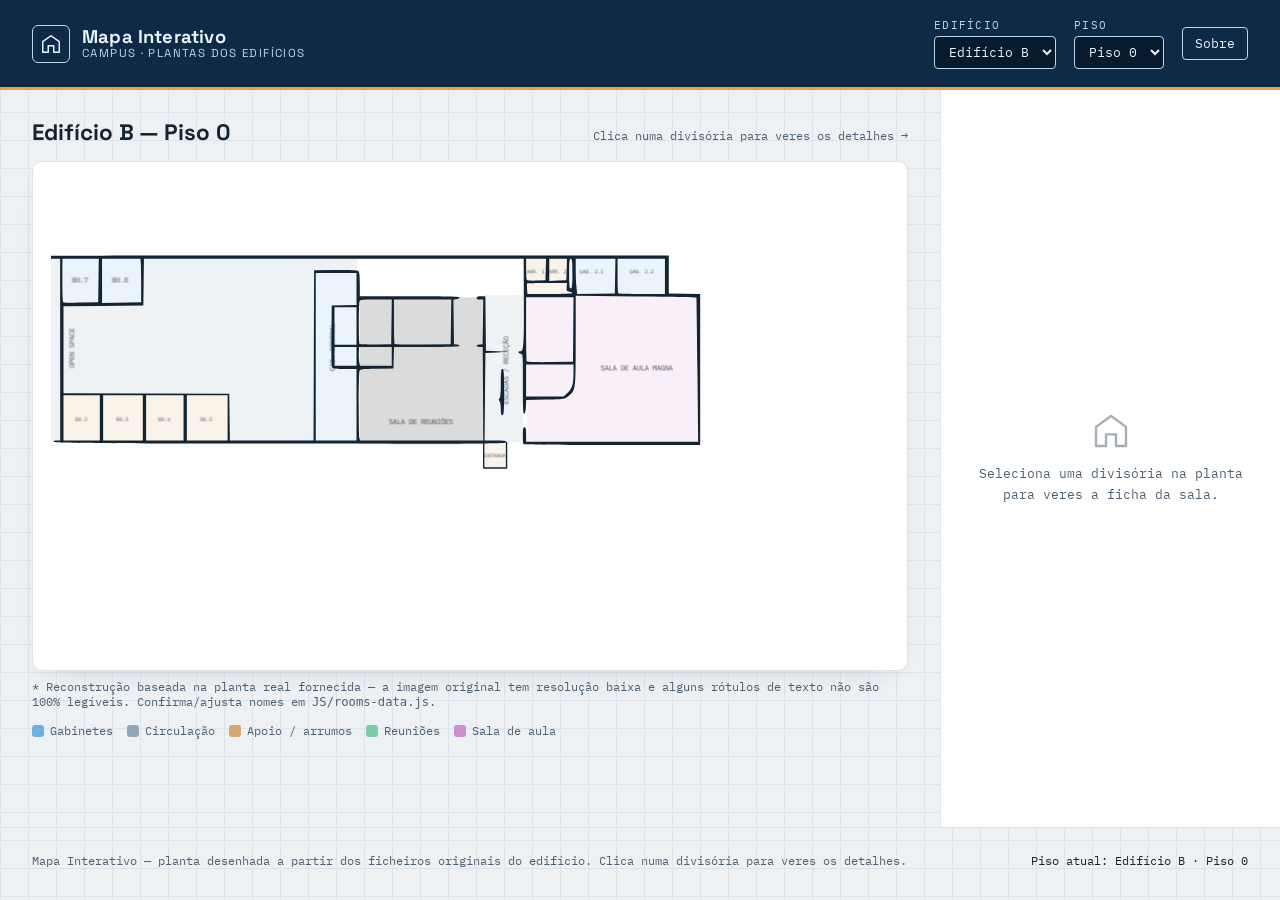
==== index.html @ 21c41bec "meti outra tabela material." ====
<!DOCTYPE html>
<html lang="pt-PT">
<head>
<meta charset="UTF-8">
<meta name="viewport" content="width=device-width, initial-scale=1.0">
<title>Mapa Interativo — Edifício B · Piso 0</title>
<link rel="preconnect" href="https://fonts.googleapis.com">
<link href="https://fonts.googleapis.com/css2?family=Space+Grotesk:wght@500;600;700&family=IBM+Plex+Sans:wght@400;500;600&family=IBM+Plex+Mono:wght@400;500&display=swap" rel="stylesheet">
<link rel="stylesheet" href="CSS/style.css">
</head>
<body>

<div id="header-slot"></div>

<main class="app">

  <section class="map-panel">
    <div class="map-panel__heading">
      <h1 id="map-heading-title">Edifício B — Piso 0</h1>
      <span class="map-panel__hint">Clica numa divisória para veres os detalhes →</span>
    </div>

    <div id="floor-empty-msg" style="display:none; font-family: var(--font-mono); font-size: 0.85rem; color: var(--ink-soft); padding: 40px 0; text-align:center;">
      Ainda não tenho a planta deste piso. Manda-ma e adiciono-a ao mapa.
    </div>

    <div class="map-frame">
      <svg id="floor-svg" viewBox="0 130 995 300" xmlns="http://www.w3.org/2000/svg" role="group" aria-label="Planta interativa">

        <g class="floor-group is-active" id="fg-B-0">

        <!-- ============ SALAS (áreas clicáveis) ============ -->
        <g class="floor" id="floor-B-0">

          <rect class="room room--circulacao" data-room="corredor_esquerdo" x="8" y="161" width="58" height="243" tabindex="0" role="button" aria-label="Corredor Exterior"/>

          <rect class="room room--gabinete" data-room="b07" x="133" y="161" width="51" height="62" tabindex="0" role="button" aria-label="Sala 1"/>
          <rect class="room room--gabinete" data-room="b08" x="184" y="161" width="55" height="62" tabindex="0" role="button" aria-label="Sala 2"/>

          <polygon class="room room--circulacao" data-room="openSpace"
            points="66,161 133,161 133,223 239,223 239,161 522,161 522,181 465,181 465,404 353,404 353,342 133,342 133,404 66,404"
            tabindex="0" role="button" aria-label="Átrio Central"/>

          <rect class="room room--apoio" data-room="b02" x="133" y="342" width="52" height="62" tabindex="0" role="button" aria-label="Sala de Apoio 1"/>
          <rect class="room room--apoio" data-room="b03" x="185" y="342" width="57" height="62" tabindex="0" role="button" aria-label="Sala de Apoio 2"/>
          <rect class="room room--apoio" data-room="sala5" x="242" y="342" width="54" height="62" tabindex="0" role="button" aria-label="Sala de Apoio 3"/>
          <rect class="room room--apoio" data-room="sala6" x="296" y="342" width="57" height="62" tabindex="0" role="button" aria-label="Sala de Apoio 4"/>

          <rect class="room room--gabinete" data-room="gabcentral" x="465" y="181" width="57" height="223" tabindex="0" role="button" aria-label="Gabinete Central"/>

          <rect class="room room--estudio" data-room="estudio" x="525" y="214" width="165" height="193" tabindex="0" role="button" aria-label="Sala do Estúdio"/>

          <rect class="room room--circulacao" data-room="escadas" x="688" y="211" width="52" height="193" tabindex="0" role="button" aria-label="Escadas e Receção"/>
          <rect class="room room--apoio" data-room="entrada" x="688" y="404" width="30" height="34" tabindex="0" role="button" aria-label="Entrada"/>

          <rect class="room room--apoio" data-room="arrumo1" x="742" y="161" width="29" height="50" tabindex="0" role="button" aria-label="Arrumo 1"/>
          <rect class="room room--apoio" data-room="arrumo2" x="771" y="161" width="28" height="50" tabindex="0" role="button" aria-label="Arrumo 2"/>
          <rect class="room room--gabinete" data-room="gab3" x="799" y="161" width="63" height="50" tabindex="0" role="button" aria-label="Gabinete 2.1"/>
          <rect class="room room--gabinete" data-room="gab4" x="862" y="161" width="66" height="50" tabindex="0" role="button" aria-label="Gabinete 2.2"/>

          <rect class="room room--aula" data-room="aula_magna" x="745" y="211" width="225" height="193" tabindex="0" role="button" aria-label="Sala de Aula Magna"/>

        </g>

        <!-- ============ PAREDES + MOBILIÁRIO (traçado exato exportado do Canva) ============ -->
        <g class="deco" aria-hidden="true">
          <path d="M 744.00 207.05 L 744.00 344.00 L 664.17 344.00 C620.26,344.00 584.03,343.70 583.67,343.33 C583.30,342.97 583.00,339.37 583.00,335.33 C583.00,329.48 583.30,328.00 584.50,328.00 C585.68,328.00 586.00,329.39 586.00,334.50 L 586.00 341.00 L 742.17 341.00 L 741.48 275.75 C741.10,239.86 740.69,210.39 740.57,210.26 C740.45,210.12 715.74,209.71 685.67,209.34 L 631.00 208.67 L 631.00 250.15 C631.00,285.86 631.00,292.89 627.53,296.92 C626.65,297.94 625.56,298.76 624.19,299.81 C620.72,302.46 620.39,302.51 603.38,302.81 L 586.09 303.13 L 585.80 309.23 C585.61,313.09 585.03,315.50 584.22,315.76 C583.20,316.10 582.96,310.64 583.04,288.84 C583.14,261.93 583.10,261.49 581.07,261.18 C578.48,260.78 578.33,259.00 580.88,259.00 C583.69,259.00 584.03,253.62 583.89,211.75 L 583.77 175.00 L 239.04 175.00 L 238.77 196.25 L 238.50 217.50 L 202.25 217.76 L 166.00 218.02 L 166.00 296.99 L 241.25 297.24 L 316.50 297.50 L 316.77 318.75 L 317.04 340.00 L 392.99 340.00 L 393.50 185.50 L 412.87 185.23 C426.31,185.04 432.66,185.31 433.62,186.10 C434.64,186.94 435.00,190.10 435.00,198.12 L 435.00 209.00 L 480.58 209.00 C516.60,209.00 526.08,209.26 525.76,210.25 C525.53,210.94 524.13,211.64 522.65,211.82 L 519.96 212.14 L 520.23 232.32 L 520.50 252.50 L 523.27 252.82 C524.79,252.99 525.77,253.56 525.46,254.07 C525.12,254.61 512.57,255.00 495.48,255.00 L 466.07 255.00 L 465.79 264.75 L 465.50 274.50 L 450.36 274.78 C435.67,275.04 435.20,275.12 434.62,277.28 C433.84,280.19 433.85,334.83 434.63,337.75 L 435.23 340.00 L 547.06 340.00 L 546.83 297.50 L 546.59 255.00 L 543.79 255.00 C540.19,255.00 540.15,253.23 543.75,252.82 L 546.50 252.50 L 547.04 212.00 L 544.02 212.00 C542.00,212.00 541.00,211.50 541.00,210.50 C541.00,209.42 542.11,209.00 544.98,209.00 L 548.97 209.00 L 549.50 258.50 L 559.50 258.97 L 569.50 259.43 L 559.25 259.97 L 549.00 260.50 L 548.21 340.00 L 558.11 340.00 C566.24,340.00 568.00,340.27 568.00,341.50 C568.00,342.83 544.79,342.98 362.83,342.75 C199.77,342.55 157.58,342.24 157.25,341.25 C156.98,340.43 157.90,340.00 159.92,340.00 L 163.01 340.00 L 162.98 257.50 L 162.96 175.00 L 119.00 175.00 L 119.00 340.00 L 128.08 340.00 C134.90,340.00 137.06,340.31 136.75,341.25 C136.19,342.95 119.35,343.53 117.40,341.92 C116.22,340.94 116.00,327.74 116.00,257.96 C116.00,212.42 116.27,174.45 116.61,173.58 C117.16,172.14 144.50,172.00 416.36,172.00 L 715.50 172.00 L 715.50 206.50 L 729.75 206.78 ZM 395.00 188.00 L 395.00 340.00 L 432.00 340.00 L 432.00 275.00 L 421.62 275.00 C414.05,275.00 410.94,274.63 410.11,273.63 C409.30,272.66 409.05,264.24 409.23,244.88 L 409.50 217.50 L 420.75 217.22 L 432.00 216.93 L 432.00 188.00 ZM 586.69 268.35 C587.06,268.73 596.63,268.92 607.94,268.77 L 628.50 268.50 L 628.77 239.25 L 629.03 210.00 L 586.00 210.00 L 586.00 238.83 C586.00,254.69 586.31,267.98 586.69,268.35 ZM 466.68 252.35 C467.06,252.73 478.65,252.91 492.43,252.77 L 517.50 252.50 L 518.04 212.00 L 466.00 212.00 L 466.00 231.83 C466.00,242.74 466.31,251.97 466.68,252.35 ZM 278.00 299.00 L 278.00 340.00 L 315.00 340.00 L 315.00 299.00 ZM 202.00 299.00 L 202.00 340.00 L 238.00 340.00 L 238.00 299.00 ZM 201.00 175.00 L 201.00 215.05 L 236.50 214.50 L 236.50 194.75 C236.50,183.89 236.16,175.00 235.75,175.00 ZM 241.00 299.00 L 241.00 340.00 L 275.00 340.00 L 275.00 299.00 ZM 669.67 206.33 C670.03,206.70 679.71,207.00 691.17,207.00 L 712.00 207.00 L 712.00 175.00 L 669.00 175.00 L 669.00 190.33 C669.00,198.77 669.30,205.97 669.67,206.33 ZM 166.00 299.00 L 166.00 340.00 L 199.00 340.00 L 199.00 299.00 ZM 165.69 214.36 C166.07,214.74 173.38,214.93 181.94,214.77 L 197.50 214.50 L 197.77 194.75 L 198.04 175.00 L 165.00 175.00 L 165.00 194.33 C165.00,204.97 165.31,213.98 165.69,214.36 ZM 586.00 271.00 L 586.00 300.00 L 619.93 300.00 L 623.44 296.92 C627.70,293.18 628.99,288.98 628.99,278.75 L 629.00 271.00 ZM 434.64 252.22 C434.92,252.68 441.53,252.93 449.33,252.78 L 463.50 252.50 L 463.77 232.25 L 464.04 212.00 L 449.63 212.00 C435.49,212.00 435.21,212.04 434.65,214.26 C433.94,217.08 433.93,251.08 434.64,252.22 ZM 631.65 200.27 L 632.29 207.05 L 649.40 206.77 L 666.50 206.50 L 667.05 175.00 L 631.00 175.00 L 631.01 184.25 C631.01,189.34 631.30,196.55 631.65,200.27 ZM 412.00 219.00 L 412.00 253.00 L 432.00 253.00 L 432.00 219.00 ZM 434.55 269.21 L 435.16 272.00 L 464.00 272.00 L 464.00 255.00 L 434.31 255.00 L 434.12 260.71 C434.02,263.86 434.21,267.68 434.55,269.21 ZM 586.84 202.43 L 587.20 207.00 L 607.60 207.00 C619.57,207.00 628.00,206.61 628.00,206.07 C628.00,205.55 626.76,204.99 625.25,204.82 C622.74,204.53 622.52,204.18 622.79,200.78 L 623.08 197.06 L 605.18 197.05 C595.34,197.05 587.10,197.23 586.88,197.45 C586.66,197.68 586.64,199.92 586.84,202.43 ZM 586.70 194.37 C587.09,194.76 591.03,194.95 595.45,194.79 L 603.50 194.50 L 603.79 184.75 L 604.07 175.00 L 586.00 175.00 L 586.00 184.33 C586.00,189.47 586.32,193.98 586.70,194.37 ZM 412.00 255.00 L 412.00 272.00 L 432.00 272.00 L 432.00 255.00 ZM 607.00 175.00 L 607.00 195.08 L 614.75 194.79 L 622.50 194.50 L 622.79 184.75 L 623.07 175.00 ZM 566.00 296.00 C566.00,314.00 565.79,317.00 564.50,317.00 C563.34,317.00 563.00,315.69 563.00,311.20 C563.00,308.01 562.46,304.86 561.80,304.20 C560.87,303.27 560.87,302.73 561.80,301.80 C562.61,300.99 563.00,296.42 563.00,287.80 C563.00,277.09 563.24,275.00 564.50,275.00 C565.79,275.00 566.00,278.00 566.00,296.00 ZM 625.67 201.33 C627.57,203.23 628.00,200.84 628.00,188.50 C628.00,177.17 627.76,175.00 626.50,175.00 C625.24,175.00 625.00,177.09 625.00,187.83 C625.00,194.89 625.30,200.97 625.67,201.33 Z" transform="matrix(1.446,0,0,1.446,-103.66,-89.64)" fill="#142433" stroke="none"/>
        </g>

        <!-- ============ PAREDES ADICIONAIS (Corredor Exterior + Entrada, não presentes no ficheiro original) ============ -->
        <path class="walls" d="
          M8,161 L66,161
          M8,161 L8,404 L66,404
          M718,404 L718,438 L688,438 L688,404
        "/>

        <!-- ============ RÓTULOS ============ -->
        <g class="room-label">
          <text x="37" y="285" transform="rotate(-90 37 285)">CORREDOR</text>
          <text x="158" y="195">B0.7</text>
          <text x="211" y="195">B0.8</text>
          <text x="150" y="280" transform="rotate(-90 150 280)">OPEN SPACE</text>
          <text x="159" y="376" font-size="7">B0.2</text>
          <text x="213" y="376" font-size="7">B0.3</text>
          <text x="269" y="376" font-size="7">B0.4</text>
          <text x="324" y="376" font-size="7">B0.5</text>
          <text x="493" y="280" transform="rotate(-90 493 280)">GAB. CENTRAL</text>
          <text x="605" y="380">SALA DE REUNIÕES</text>
          <text x="720" y="310" transform="rotate(-90 720 310)">ESCADAS / RECEÇÃO</text>
          <text x="703" y="424" font-size="6.5">ENTRADA</text>
          <text x="756" y="182" font-size="6.5">ARR. 1</text>
          <text x="785" y="182" font-size="6.5">ARR. 2</text>
          <text x="830" y="182" font-size="7">GAB. 2.1</text>
          <text x="895" y="182" font-size="7">GAB. 2.2</text>
          <text x="888" y="310">SALA DE AULA MAGNA</text>
        </g>

        </g>
        <!-- ===================================================== -->
        <!-- PISO 1 (Edifício B) — planta estrutural, sem mobiliário -->
        <!-- ===================================================== -->
        <g class="floor-group" id="fg-B-1">
          <g class="floor" id="floor-B-1">
          <rect class="room room--gabinete" data-room="b1_t1" x="100" y="245" width="25" height="67" tabindex="0" role="button"/>
          <rect class="room room--gabinete" data-room="b1_t2" x="125" y="245" width="23" height="67" tabindex="0" role="button"/>
          <rect class="room room--gabinete" data-room="b1_t3" x="148" y="245" width="45" height="67" tabindex="0" role="button"/>
          <rect class="room room--gabinete" data-room="b1_t4" x="193" y="245" width="50" height="67" tabindex="0" role="button"/>
          <rect class="room room--gabinete" data-room="b1_t5" x="243" y="245" width="46" height="67" tabindex="0" role="button"/>
          <rect class="room room--gabinete" data-room="b1_t6" x="289" y="245" width="45" height="67" tabindex="0" role="button"/>
          <rect class="room room--gabinete" data-room="b1_t7" x="334" y="245" width="46" height="67" tabindex="0" role="button"/>
          <rect class="room room--gabinete" data-room="b1_t8" x="380" y="245" width="74" height="67" tabindex="0" role="button"/>
          <rect class="room room--gabinete" data-room="b1_t9" x="454" y="245" width="47" height="67" tabindex="0" role="button"/>
          <rect class="room room--gabinete" data-room="b1_t10" x="501" y="245" width="95" height="67" tabindex="0" role="button"/>
          <rect class="room room--gabinete" data-room="b1_t11" x="596" y="245" width="65" height="67" tabindex="0" role="button"/>
          <rect class="room room--circulacao" data-room="b1_torre_a" x="661" y="199" width="73" height="113" tabindex="0" role="button"/>
          <rect class="room room--circulacao" data-room="b1_torre_b" x="734" y="199" width="84" height="113" tabindex="0" role="button"/>
          <rect class="room room--gabinete" data-room="b1_t13" x="818" y="247" width="34" height="65" tabindex="0" role="button"/>
          <rect class="room room--circulacao" data-room="b1_corredor" x="100" y="312" width="752" height="29" tabindex="0" role="button"/>
          <rect class="room room--gabinete" data-room="b1_b1" x="101" y="341" width="47" height="57" tabindex="0" role="button"/>
          <rect class="room room--gabinete" data-room="b1_b2" x="148" y="341" width="48" height="57" tabindex="0" role="button"/>
          <rect class="room room--gabinete" data-room="b1_b3" x="196" y="341" width="46" height="57" tabindex="0" role="button"/>
          <rect class="room room--gabinete" data-room="b1_b4" x="242" y="341" width="47" height="57" tabindex="0" role="button"/>
          <rect class="room room--gabinete" data-room="b1_b5" x="289" y="341" width="93" height="57" tabindex="0" role="button"/>
          <rect class="room room--gabinete" data-room="b1_b6" x="382" y="341" width="50" height="57" tabindex="0" role="button"/>
          <rect class="room room--gabinete" data-room="b1_b7" x="432" y="341" width="47" height="57" tabindex="0" role="button"/>
          <rect class="room room--gabinete" data-room="b1_b8" x="479" y="341" width="45" height="57" tabindex="0" role="button"/>
          <rect class="room room--gabinete" data-room="b1_b9" x="524" y="341" width="48" height="57" tabindex="0" role="button"/>
          <rect class="room room--gabinete" data-room="b1_b10" x="572" y="341" width="46" height="57" tabindex="0" role="button"/>
          <rect class="room room--gabinete" data-room="b1_b11" x="618" y="341" width="46" height="57" tabindex="0" role="button"/>
          <rect class="room room--gabinete" data-room="b1_b12" x="664" y="341" width="46" height="57" tabindex="0" role="button"/>
          <rect class="room room--gabinete" data-room="b1_b13" x="710" y="341" width="48" height="57" tabindex="0" role="button"/>
          <rect class="room room--gabinete" data-room="b1_b14" x="758" y="341" width="94" height="57" tabindex="0" role="button"/>
          </g>
          <path class="walls" d="
            M100,245 L661,245
            M818,247 L852,247
            M100,245 L100,398
            M852,247 L852,398
            M100,398 L852,398
            M661,199 L661,312
            M734,199 L734,312
            M818,199 L818,312
            M661,199 L818,199
            M818,312 L818,398
            M100,312 L852,312
            M100,341 L852,341
            M125,245 L125,312
            M148,245 L148,398
            M193,245 L193,312
            M243,245 L243,312
            M289,245 L289,398
            M334,245 L334,312
            M380,245 L380,312
            M454,245 L454,312
            M501,245 L501,312
            M596,245 L596,312
            M101,341 L101,398
            M196,341 L196,398
            M242,341 L242,398
            M382,341 L382,398
            M432,341 L432,398
            M479,341 L479,398
            M524,341 L524,398
            M572,341 L572,398
            M618,341 L618,398
            M664,341 L664,398
            M710,341 L710,398
            M758,245 L758,398
          "/>
          <g class="room-label">
            <text x="380" y="282" font-size="10">EDIF B — PISO 1</text>
            <text x="960" y="330" font-size="9" transform="rotate(90 960 330)">TORRE</text>
          </g>
        </g>

        <!-- ===================================================== -->
        <!-- EDIFÍCIO A — planta estrutural, sem mobiliário          -->
        <!-- ===================================================== -->
        <g class="floor-group" id="fg-A-0">
          <g class="floor" id="floor-A-0">
          <rect class="room room--gabinete" data-room="a_tl1" x="100" y="150" width="50" height="71" tabindex="0" role="button"/>
          <rect class="room room--gabinete" data-room="a_tl2" x="150" y="150" width="49" height="71" tabindex="0" role="button"/>
          <rect class="room room--gabinete" data-room="a_tl3" x="199" y="150" width="50" height="71" tabindex="0" role="button"/>
          <rect class="room room--gabinete" data-room="a_tl4" x="249" y="150" width="69" height="71" tabindex="0" role="button"/>
          <rect class="room room--gabinete" data-room="a_tm1" x="320" y="150" width="46" height="52" tabindex="0" role="button"/>
          <rect class="room room--gabinete" data-room="a_tm2" x="366" y="150" width="50" height="52" tabindex="0" role="button"/>
          <rect class="room room--gabinete" data-room="a_tm3" x="416" y="150" width="46" height="52" tabindex="0" role="button"/>
          <rect class="room room--gabinete" data-room="a_tm4" x="462" y="150" width="48" height="52" tabindex="0" role="button"/>
          <rect class="room room--gabinete" data-room="a_tr1" x="560" y="150" width="47" height="52" tabindex="0" role="button"/>
          <rect class="room room--gabinete" data-room="a_tr2" x="607" y="150" width="49" height="52" tabindex="0" role="button"/>
          <rect class="room room--gabinete" data-room="a_tr3" x="656" y="150" width="70" height="52" tabindex="0" role="button"/>
          <rect class="room room--gabinete" data-room="a_tr4" x="726" y="150" width="50" height="52" tabindex="0" role="button"/>
          <rect class="room room--gabinete" data-room="a_tr5" x="776" y="150" width="47" height="52" tabindex="0" role="button"/>
          <rect class="room room--gabinete" data-room="a_tr6" x="823" y="150" width="36" height="52" tabindex="0" role="button"/>
          <rect class="room room--gabinete" data-room="a_tr7" x="859" y="150" width="28" height="52" tabindex="0" role="button"/>
          <rect class="room room--gabinete" data-room="a_tr8" x="887" y="150" width="35" height="52" tabindex="0" role="button"/>
          <rect class="room room--circulacao" data-room="a_hall" x="100" y="221" width="220" height="203" tabindex="0" role="button"/>
          <rect class="room room--circulacao" data-room="a_hall" x="320" y="202" width="93" height="222" tabindex="0" role="button"/>
          <rect class="room room--circulacao" data-room="a_hall" x="413" y="202" width="412" height="166" tabindex="0" role="button"/>
          <rect class="room room--gabinete" data-room="a_br1" x="413" y="368" width="51" height="56" tabindex="0" role="button"/>
          <rect class="room room--gabinete" data-room="a_br2" x="464" y="368" width="48" height="56" tabindex="0" role="button"/>
          <rect class="room room--gabinete" data-room="a_br3" x="512" y="368" width="48" height="56" tabindex="0" role="button"/>
          <rect class="room room--gabinete" data-room="a_br4" x="560" y="368" width="47" height="56" tabindex="0" role="button"/>
          <rect class="room room--gabinete" data-room="a_br5" x="607" y="368" width="49" height="56" tabindex="0" role="button"/>
          <rect class="room room--gabinete" data-room="a_br6" x="656" y="368" width="69" height="56" tabindex="0" role="button"/>
          <rect class="room room--gabinete" data-room="a_br7" x="725" y="368" width="51" height="56" tabindex="0" role="button"/>
          <rect class="room room--gabinete" data-room="a_br8" x="776" y="368" width="47" height="56" tabindex="0" role="button"/>
          <rect class="room room--apoio" data-room="a_arrumo1" x="56" y="269" width="44" height="84" tabindex="0" role="button"/>
          <rect class="room room--apoio" data-room="a_arrumo2" x="56" y="353" width="44" height="71" tabindex="0" role="button"/>
          <rect class="room room--apoio" data-room="a_mid1" x="248" y="265" width="35" height="44" tabindex="0" role="button"/>
          <rect class="room room--apoio" data-room="a_mid2" x="283" y="265" width="34" height="44" tabindex="0" role="button"/>
          <rect class="room room--apoio" data-room="a_mid3" x="248" y="309" width="69" height="42" tabindex="0" role="button"/>
          <rect class="room room--apoio" data-room="a_mid4" x="248" y="351" width="69" height="46" tabindex="0" role="button"/>
          <rect class="room room--circulacao" data-room="a_direita" x="822" y="202" width="101" height="222" tabindex="0" role="button"/>
          </g>
          <path class="walls" d="
            M100,150 L519,150
            M542,150 L924,150
            M100,150 L100,424
            M55,269 L55,424
            M55,269 L100,269
            M55,353 L100,353
            M320,150 L320,424
            M150,150 L150,221
            M199,150 L199,221
            M249,150 L249,221
            M100,221 L320,221
            M413,368 L825,368
            M413,368 L413,424
            M100,424 L250,424
            M317,424 L924,424
            M924,150 L924,424
            M822,150 L822,424
            M413,202 L825,202
            M413,202 L413,368
            M366,150 L366,202
            M416,150 L416,202
            M462,150 L462,202
            M510,150 L510,202
            M560,150 L560,424
            M607,150 L607,424
            M656,150 L656,202
            M656,368 L656,424
            M726,150 L726,202
            M776,150 L776,424
            M823,150 L823,202
            M859,150 L859,202
            M887,150 L887,202
            M464,368 L464,424
            M512,368 L512,424
            M725,368 L725,424
            M248,265 L317,265
            M283,265 L283,309
            M248,309 L317,309
            M248,351 L317,351
            M822,225 L923,225
          "/>
          <g class="room-label">
            <text x="480" y="282" font-size="10">EDIFÍCIO A</text>
          </g>
        </g>

      </svg>
    </div>

    <div class="map-panel__hint" style="margin-top:8px; display:block;">
      * Reconstrução baseada na planta real fornecida — a imagem original tem resolução baixa
      e alguns rótulos de texto não são 100% legíveis. Confirma/ajusta nomes em <code>JS/rooms-data.js</code>.
    </div>

    <div class="legend">
      <span class="legend__item"><i class="legend__swatch legend__swatch--gabinete"></i>Gabinetes</span>
      <span class="legend__item"><i class="legend__swatch legend__swatch--circulacao"></i>Circulação</span>
      <span class="legend__item"><i class="legend__swatch legend__swatch--apoio"></i>Apoio / arrumos</span>
      <span class="legend__item"><i class="legend__swatch legend__swatch--reuniao"></i>Reuniões</span>
      <span class="legend__item"><i class="legend__swatch legend__swatch--aula"></i>Sala de aula</span>
    </div>
  </section>

  <aside class="detail-panel" aria-live="polite">
    <div class="detail-panel__empty" id="detail-empty">
      <svg width="40" height="40" viewBox="0 0 24 24" fill="none" stroke="currentColor" stroke-width="1.4"><path d="M3 21V9.5L12 3l9 6.5V21h-6v-7H9v7H3Z" stroke-linejoin="round"/></svg>
      Seleciona uma divisória na planta<br>para veres a ficha da sala.
    </div>

    <div class="detail-card" id="detail-card">
      <div class="detail-card__image" id="detail-image"><span></span></div>
      <div>
        <div class="detail-card__id" id="detail-id"></div>
        <h2 class="detail-card__name" id="detail-nome"></h2>
      </div>
      <dl class="detail-card__meta">
        <div class="detail-card__stat">
          <dt>Função</dt>
          <dd id="detail-funcao">
          </dd>
        </div>
        <div class="detail-card__stat">
          <dt>Nº máx. lugares</dt>
          <dd id="detail-capacidade"></dd>
        </div>
      </dl>
      <button class="detail-card__close" id="detail-close">Fechar ficha</button>
    </div>
  </aside>

</main>

<div id="footer-slot"></div>

<script src="JS/rooms-data.js"></script>
<script src="JS/script.js"></script>
</body>
</html>
---- CSS/style.css ----
/* =================================================================
   Mapa Interativo — folha de estilos principal
   Direção visual: "planta técnica" (blueprint) — a app parece uma
   prancheta de arquitetura: fundo claro de papel milimétrico fora
   do desenho, e a planta em si em tom de cianótipo (azul profundo)
   com traços finos, como um desenho técnico real.
   ================================================================= */

:root {
  /* --- cor --- */
  --paper: #eef1f4;
  --paper-line: #dde3e9;
  --ink: #142433;
  --ink-soft: #4d6072;
  --blueprint: #0e2a47;
  --blueprint-deep: #081a2e;
  --line: #bcd6ea;
  --line-strong: #eaf4fb;
  --accent: #e8a33d;
  --accent-ink: #4a2f08;

  --room-gabinete: #6fb1e0;
  --room-circulacao: #8fa6b8;
  --room-apoio: #d7a86e;
  --room-reuniao: #7dc9a8;
  --room-aula: #c98fd0;

  /* --- tipografia --- */
  --font-display: "Space Grotesk", "IBM Plex Sans", sans-serif;
  --font-body: "IBM Plex Sans", system-ui, sans-serif;
  --font-mono: "IBM Plex Mono", ui-monospace, monospace;

  --radius: 6px;
}

* { box-sizing: border-box; }

html, body {
  margin: 0;
  padding: 0;
  background: var(--paper);
  color: var(--ink);
  font-family: var(--font-body);
}

body {
  background-image:
    linear-gradient(var(--paper-line) 1px, transparent 1px),
    linear-gradient(90deg, var(--paper-line) 1px, transparent 1px);
  background-size: 28px 28px;
  min-height: 100vh;
  display: flex;
  flex-direction: column;
}

a { color: inherit; }

/* -------------------------------------------------------------- */
/* Header                                                          */
/* -------------------------------------------------------------- */
.site-header {
  display: flex;
  align-items: center;
  justify-content: space-between;
  gap: 24px;
  flex-wrap: wrap;
  padding: 18px 32px;
  background: var(--blueprint);
  color: var(--line-strong);
  border-bottom: 3px solid var(--accent);
}

.site-header__brand {
  display: flex;
  align-items: center;
  gap: 12px;
}

.site-header__mark {
  display: grid;
  place-items: center;
  width: 38px;
  height: 38px;
  border: 1.5px solid var(--line);
  border-radius: var(--radius);
  color: var(--line-strong);
}

.site-header__title {
  display: flex;
  flex-direction: column;
  line-height: 1.15;
  font-family: var(--font-display);
}

.site-header__title strong {
  font-size: 1.15rem;
  letter-spacing: 0.01em;
}

.site-header__title span {
  font-size: 0.72rem;
  text-transform: uppercase;
  letter-spacing: 0.12em;
  color: var(--line);
}

.site-header__nav {
  display: flex;
  align-items: flex-end;
  gap: 18px;
  flex-wrap: wrap;
}

.field {
  display: flex;
  flex-direction: column;
  gap: 4px;
  font-family: var(--font-mono);
}

.field__label {
  font-size: 0.66rem;
  text-transform: uppercase;
  letter-spacing: 0.12em;
  color: var(--line);
}

.field__control {
  background: var(--blueprint-deep);
  color: var(--line-strong);
  border: 1px solid var(--line);
  border-radius: 4px;
  padding: 6px 10px;
  font-family: var(--font-mono);
  font-size: 0.82rem;
}

.site-header__link {
  align-self: center;
  text-decoration: none;
  font-family: var(--font-mono);
  font-size: 0.8rem;
  border: 1px solid var(--line);
  padding: 7px 12px;
  border-radius: 4px;
  color: var(--line-strong);
  transition: background 0.15s ease, color 0.15s ease;
}

.site-header__link:hover {
  background: var(--accent);
  border-color: var(--accent);
  color: var(--accent-ink);
}

/* -------------------------------------------------------------- */
/* Layout principal                                                 */
/* -------------------------------------------------------------- */
.app {
  flex: 1;
  display: grid;
  grid-template-columns: minmax(0, 1fr) 340px;
  gap: 0;
  align-items: stretch;
}

.map-panel {
  position: relative;
  padding: 28px 32px 12px;
  min-width: 0;
}

.map-panel__heading {
  display: flex;
  align-items: baseline;
  justify-content: space-between;
  margin-bottom: 14px;
  flex-wrap: wrap;
  gap: 8px;
}

.map-panel__heading h1 {
  font-family: var(--font-display);
  font-size: 1.4rem;
  margin: 0;
}

.map-panel__hint {
  font-family: var(--font-mono);
  font-size: 0.76rem;
  color: var(--ink-soft);
}

.map-frame {
  background: #ffffff;
  border-radius: 10px;
  box-shadow: 0 12px 28px -20px rgba(20, 36, 51, 0.25);
  padding: 18px;
  border: 1px solid var(--paper-line);
}

.map-frame svg {
  width: 100%;
  height: auto;
  display: block;
}

/* --- salas dentro do SVG --- */
.room {
  cursor: pointer;
  fill-opacity: 0.14;
  stroke: none;
  transition: fill-opacity 0.15s ease;
}

.room:hover { fill-opacity: 0.34; }

.room.is-selected {
  fill-opacity: 0.45;
  stroke: var(--accent);
  stroke-width: 2.4;
  stroke-dasharray: 6 4;
  animation: march 12s linear infinite;
}

@keyframes march {
  to { stroke-dashoffset: -240; }
}

.room--gabinete   { fill: var(--room-gabinete); }
.room--circulacao { fill: var(--room-circulacao); }
.room--apoio      { fill: var(--room-apoio); }
.room--reuniao    { fill: var(--room-reuniao); }
.room--aula       { fill: var(--room-aula); }

.walls {
  fill: none;
  stroke: var(--ink);
  stroke-width: 1.8;
  stroke-linejoin: round;
}

.walls--exterior {
  stroke: var(--ink-soft);
  stroke-width: 1.2;
  stroke-dasharray: 3 3;
}

.deco {
  fill: none;
  stroke: var(--ink-soft);
  stroke-width: 1;
}

.deco-fill { fill: #eef1f4; }

.room-label {
  font-family: var(--font-mono);
  font-size: 9.5px;
  fill: var(--ink);
  pointer-events: none;
  opacity: 0.8;
  text-anchor: middle;
}

.floor-group {
  display: none !important;
}

.floor-group.is-active {
  display: block !important;
}

/* legenda */
.legend {
  display: flex;
  flex-wrap: wrap;
  gap: 14px;
  margin-top: 14px;
  font-family: var(--font-mono);
  font-size: 0.72rem;
  color: var(--ink-soft);
}

.legend__item { display: flex; align-items: center; gap: 6px; }

.legend__swatch {
  width: 12px;
  height: 12px;
  border-radius: 3px;
  display: inline-block;
}

.legend__swatch--gabinete   { background: var(--room-gabinete); }
.legend__swatch--circulacao { background: var(--room-circulacao); }
.legend__swatch--apoio      { background: var(--room-apoio); }
.legend__swatch--reuniao    { background: var(--room-reuniao); }
.legend__swatch--aula       { background: var(--room-aula); }

/* -------------------------------------------------------------- */
/* Painel de detalhes                                               */
/* -------------------------------------------------------------- */
.detail-panel {
  border-left: 1px solid var(--paper-line);
  padding: 28px 24px;
  display: flex;
  flex-direction: column;
  gap: 18px;
  background: #fff;
}

.detail-panel__empty {
  margin: auto 0;
  text-align: center;
  color: var(--ink-soft);
  font-family: var(--font-mono);
  font-size: 0.84rem;
  line-height: 1.6;
}

.detail-panel__empty svg {
  display: block;
  margin: 0 auto 12px;
  opacity: 0.5;
}

.detail-card { display: none; flex-direction: column; gap: 16px; }
.detail-card.is-active { display: flex; }

.detail-card__image {
  width: 100%;
  aspect-ratio: 4 / 3;
  border-radius: var(--radius);
  display: grid;
  place-items: center;
  font-family: var(--font-display);
  font-size: 2.6rem;
  color: #fff;
  letter-spacing: 0.02em;
  position: relative;
  overflow: hidden;
}

.detail-card__image span {
  position: relative;
  z-index: 1;
}

.detail-card__image::after {
  content: "";
  position: absolute;
  inset: 0;
  background-image: linear-gradient(rgba(255,255,255,0.16) 1px, transparent 1px),
                     linear-gradient(90deg, rgba(255,255,255,0.16) 1px, transparent 1px);
  background-size: 14px 14px;
}

.detail-card__id {
  font-family: var(--font-mono);
  font-size: 0.72rem;
  letter-spacing: 0.14em;
  text-transform: uppercase;
  color: var(--ink-soft);
}

.detail-card__name {
  font-family: var(--font-display);
  font-size: 1.35rem;
  margin: 2px 0 0;
}

.detail-card__meta {
  display: grid;
  grid-template-columns: 1fr 1fr;
  gap: 12px;
}

.detail-card__stat {
  border: 1px solid var(--paper-line);
  border-radius: var(--radius);
  padding: 10px 12px;
}

.detail-card__stat dt {
  font-family: var(--font-mono);
  font-size: 0.65rem;
  text-transform: uppercase;
  letter-spacing: 0.1em;
  color: var(--ink-soft);
  margin: 0 0 4px;
}

.detail-card__stat dd {
  margin: 0;
  font-size: 0.95rem;
  font-weight: 600;
}

.detail-card__close {
  align-self: flex-start;
  background: none;
  border: 1px solid var(--paper-line);
  border-radius: 999px;
  padding: 6px 14px;
  font-family: var(--font-mono);
  font-size: 0.72rem;
  cursor: pointer;
  color: var(--ink-soft);
}

.detail-card__close:hover { border-color: var(--ink-soft); color: var(--ink); }

/* -------------------------------------------------------------- */
/* Footer                                                           */
/* -------------------------------------------------------------- */
.site-footer {
  padding: 14px 32px 20px;
  font-family: var(--font-mono);
  font-size: 0.72rem;
  color: var(--ink-soft);
  display: flex;
  justify-content: space-between;
  gap: 12px;
  flex-wrap: wrap;
  border-top: 1px solid var(--paper-line);
}

.site-footer__meta { color: var(--ink); }

/* -------------------------------------------------------------- */
/* Responsivo                                                       */
/* -------------------------------------------------------------- */
@media (max-width: 900px) {
  .app { grid-template-columns: 1fr; }

  .detail-panel {
    border-left: none;
    border-top: 1px solid var(--paper-line);
  }

  .site-header__nav { width: 100%; justify-content: space-between; }
}

@media (max-width: 560px) {
  .site-header { padding: 14px 18px; }
  .map-panel { padding: 20px 16px 8px; }
  .detail-panel { padding: 20px 16px; }
}

@media (prefers-reduced-motion: reduce) {
  .room.is-selected { animation: none; }
}
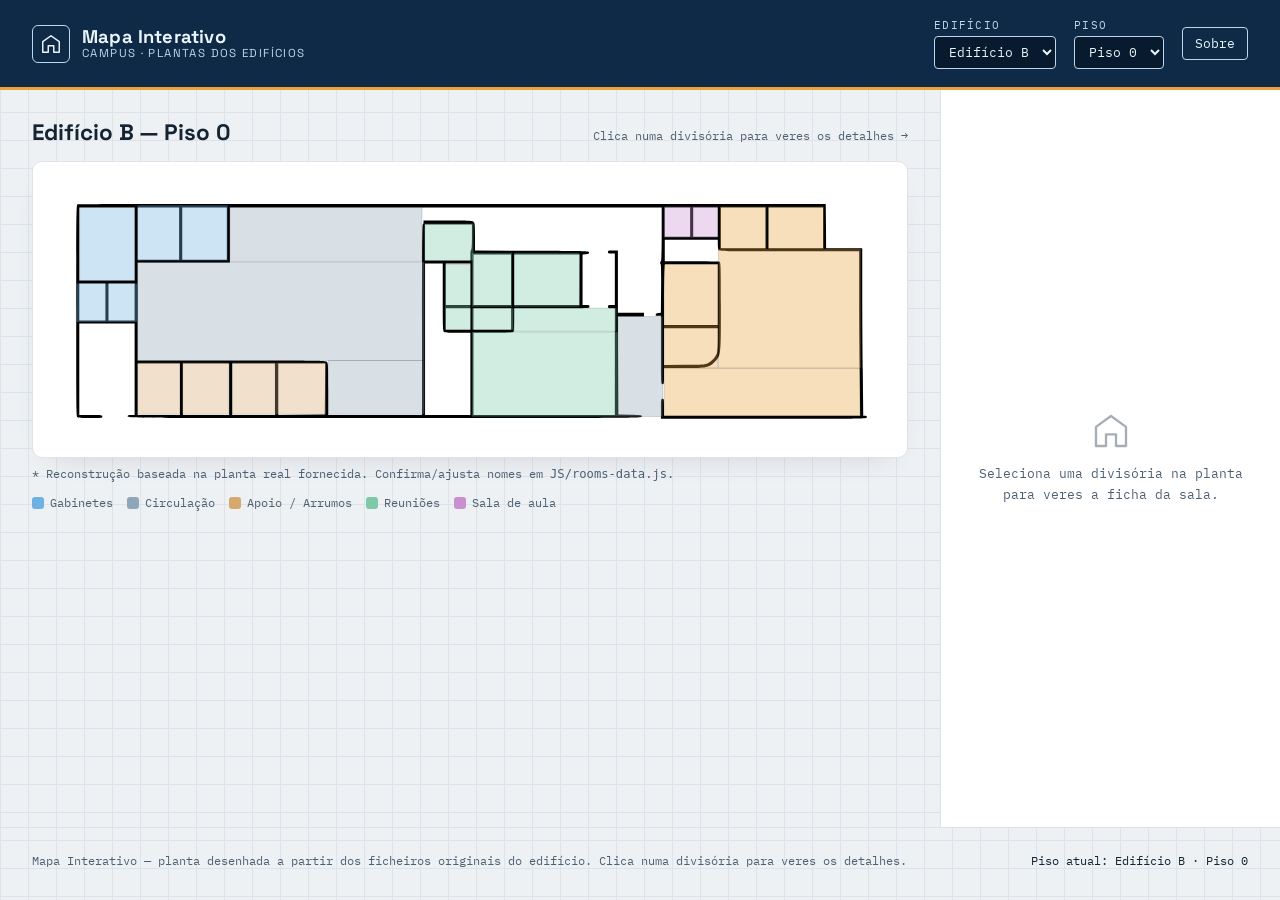
==== commit 73cc7546: "." ====
--- a/index.html
+++ b/index.html
@@ -1,314 +1,138 @@
 <!DOCTYPE html>
 <html lang="pt-PT">
+
 <head>
-<meta charset="UTF-8">
-<meta name="viewport" content="width=device-width, initial-scale=1.0">
-<title>Mapa Interativo — Edifício B · Piso 0</title>
-<link rel="preconnect" href="https://fonts.googleapis.com">
-<link href="https://fonts.googleapis.com/css2?family=Space+Grotesk:wght@500;600;700&family=IBM+Plex+Sans:wght@400;500;600&family=IBM+Plex+Mono:wght@400;500&display=swap" rel="stylesheet">
-<link rel="stylesheet" href="CSS/style.css">
+  <meta charset="UTF-8">
+  <meta name="viewport" content="width=device-width, initial-scale=1.0">
+  <title>Mapa Interativo</title>
+
+  <link rel="preconnect" href="https://fonts.googleapis.com">
+  <link href="https://fonts.googleapis.com/css2?family=Space+Grotesk:wght@500;600;700&family=IBM+Plex+Sans:wght@400;500;600&family=IBM+Plex+Mono:wght@400;500&display=swap" rel="stylesheet">
+
+  <link rel="stylesheet" href="CSS/style.css">
 </head>
+
 <body>
 
-<div id="header-slot"></div>
+  <div id="header-slot"></div>
 
-<main class="app">
+  <main class="app">
 
-  <section class="map-panel">
-    <div class="map-panel__heading">
-      <h1 id="map-heading-title">Edifício B — Piso 0</h1>
-      <span class="map-panel__hint">Clica numa divisória para veres os detalhes →</span>
-    </div>
+    <section class="map-panel">
 
-    <div id="floor-empty-msg" style="display:none; font-family: var(--font-mono); font-size: 0.85rem; color: var(--ink-soft); padding: 40px 0; text-align:center;">
-      Ainda não tenho a planta deste piso. Manda-ma e adiciono-a ao mapa.
-    </div>
+      <div class="map-panel__heading">
+        <h1 id="map-heading-title">Mapa Interativo</h1>
+        <span class="map-panel__hint">
+          Clica numa divisória para veres os detalhes →
+        </span>
+      </div>
 
-    <div class="map-frame">
-      <svg id="floor-svg" viewBox="0 130 995 300" xmlns="http://www.w3.org/2000/svg" role="group" aria-label="Planta interativa">
+      <div
+        id="floor-empty-msg"
+        style="display:none; font-family: var(--font-mono); font-size:0.85rem; color:var(--ink-soft); padding:40px 0; text-align:center;">
+        Ainda não tenho a planta deste piso. Manda-ma e adiciono-a ao mapa.
+      </div>
 
-        <g class="floor-group is-active" id="fg-B-0">
+      <div class="map-frame">
 
-        <!-- ============ SALAS (áreas clicáveis) ============ -->
-        <g class="floor" id="floor-B-0">
+        <!-- O SVG será carregado aqui pelo JavaScript -->
+        <div id="svg-container"></div>
 
-          <rect class="room room--circulacao" data-room="corredor_esquerdo" x="8" y="161" width="58" height="243" tabindex="0" role="button" aria-label="Corredor Exterior"/>
+      </div>
 
-          <rect class="room room--gabinete" data-room="b07" x="133" y="161" width="51" height="62" tabindex="0" role="button" aria-label="Sala 1"/>
-          <rect class="room room--gabinete" data-room="b08" x="184" y="161" width="55" height="62" tabindex="0" role="button" aria-label="Sala 2"/>
+      <div class="map-panel__hint" style="margin-top:8px; display:block;">
+        * Reconstrução baseada na planta real fornecida. Confirma/ajusta nomes em
+        <code>JS/rooms-data.js</code>.
+      </div>
 
-          <polygon class="room room--circulacao" data-room="openSpace"
-            points="66,161 133,161 133,223 239,223 239,161 522,161 522,181 465,181 465,404 353,404 353,342 133,342 133,404 66,404"
-            tabindex="0" role="button" aria-label="Átrio Central"/>
+      <div class="legend">
 
-          <rect class="room room--apoio" data-room="b02" x="133" y="342" width="52" height="62" tabindex="0" role="button" aria-label="Sala de Apoio 1"/>
-          <rect class="room room--apoio" data-room="b03" x="185" y="342" width="57" height="62" tabindex="0" role="button" aria-label="Sala de Apoio 2"/>
-          <rect class="room room--apoio" data-room="sala5" x="242" y="342" width="54" height="62" tabindex="0" role="button" aria-label="Sala de Apoio 3"/>
-          <rect class="room room--apoio" data-room="sala6" x="296" y="342" width="57" height="62" tabindex="0" role="button" aria-label="Sala de Apoio 4"/>
+        <span class="legend__item">
+          <i class="legend__swatch legend__swatch--gabinete"></i>
+          Gabinetes
+        </span>
 
-          <rect class="room room--gabinete" data-room="gabcentral" x="465" y="181" width="57" height="223" tabindex="0" role="button" aria-label="Gabinete Central"/>
+        <span class="legend__item">
+          <i class="legend__swatch legend__swatch--circulacao"></i>
+          Circulação
+        </span>
 
-          <rect class="room room--estudio" data-room="estudio" x="525" y="214" width="165" height="193" tabindex="0" role="button" aria-label="Sala do Estúdio"/>
+        <span class="legend__item">
+          <i class="legend__swatch legend__swatch--apoio"></i>
+          Apoio / Arrumos
+        </span>
 
-          <rect class="room room--circulacao" data-room="escadas" x="688" y="211" width="52" height="193" tabindex="0" role="button" aria-label="Escadas e Receção"/>
-          <rect class="room room--apoio" data-room="entrada" x="688" y="404" width="30" height="34" tabindex="0" role="button" aria-label="Entrada"/>
+        <span class="legend__item">
+          <i class="legend__swatch legend__swatch--reuniao"></i>
+          Reuniões
+        </span>
 
-          <rect class="room room--apoio" data-room="arrumo1" x="742" y="161" width="29" height="50" tabindex="0" role="button" aria-label="Arrumo 1"/>
-          <rect class="room room--apoio" data-room="arrumo2" x="771" y="161" width="28" height="50" tabindex="0" role="button" aria-label="Arrumo 2"/>
-          <rect class="room room--gabinete" data-room="gab3" x="799" y="161" width="63" height="50" tabindex="0" role="button" aria-label="Gabinete 2.1"/>
-          <rect class="room room--gabinete" data-room="gab4" x="862" y="161" width="66" height="50" tabindex="0" role="button" aria-label="Gabinete 2.2"/>
+        <span class="legend__item">
+          <i class="legend__swatch legend__swatch--aula"></i>
+          Sala de aula
+        </span>
 
-          <rect class="room room--aula" data-room="aula_magna" x="745" y="211" width="225" height="193" tabindex="0" role="button" aria-label="Sala de Aula Magna"/>
+      </div>
 
-        </g>
+    </section>
 
-        <!-- ============ PAREDES + MOBILIÁRIO (traçado exato exportado do Canva) ============ -->
-        <g class="deco" aria-hidden="true">
-          <path d="M 744.00 207.05 L 744.00 344.00 L 664.17 344.00 C620.26,344.00 584.03,343.70 583.67,343.33 C583.30,342.97 583.00,339.37 583.00,335.33 C583.00,329.48 583.30,328.00 584.50,328.00 C585.68,328.00 586.00,329.39 586.00,334.50 L 586.00 341.00 L 742.17 341.00 L 741.48 275.75 C741.10,239.86 740.69,210.39 740.57,210.26 C740.45,210.12 715.74,209.71 685.67,209.34 L 631.00 208.67 L 631.00 250.15 C631.00,285.86 631.00,292.89 627.53,296.92 C626.65,297.94 625.56,298.76 624.19,299.81 C620.72,302.46 620.39,302.51 603.38,302.81 L 586.09 303.13 L 585.80 309.23 C585.61,313.09 585.03,315.50 584.22,315.76 C583.20,316.10 582.96,310.64 583.04,288.84 C583.14,261.93 583.10,261.49 581.07,261.18 C578.48,260.78 578.33,259.00 580.88,259.00 C583.69,259.00 584.03,253.62 583.89,211.75 L 583.77 175.00 L 239.04 175.00 L 238.77 196.25 L 238.50 217.50 L 202.25 217.76 L 166.00 218.02 L 166.00 296.99 L 241.25 297.24 L 316.50 297.50 L 316.77 318.75 L 317.04 340.00 L 392.99 340.00 L 393.50 185.50 L 412.87 185.23 C426.31,185.04 432.66,185.31 433.62,186.10 C434.64,186.94 435.00,190.10 435.00,198.12 L 435.00 209.00 L 480.58 209.00 C516.60,209.00 526.08,209.26 525.76,210.25 C525.53,210.94 524.13,211.64 522.65,211.82 L 519.96 212.14 L 520.23 232.32 L 520.50 252.50 L 523.27 252.82 C524.79,252.99 525.77,253.56 525.46,254.07 C525.12,254.61 512.57,255.00 495.48,255.00 L 466.07 255.00 L 465.79 264.75 L 465.50 274.50 L 450.36 274.78 C435.67,275.04 435.20,275.12 434.62,277.28 C433.84,280.19 433.85,334.83 434.63,337.75 L 435.23 340.00 L 547.06 340.00 L 546.83 297.50 L 546.59 255.00 L 543.79 255.00 C540.19,255.00 540.15,253.23 543.75,252.82 L 546.50 252.50 L 547.04 212.00 L 544.02 212.00 C542.00,212.00 541.00,211.50 541.00,210.50 C541.00,209.42 542.11,209.00 544.98,209.00 L 548.97 209.00 L 549.50 258.50 L 559.50 258.97 L 569.50 259.43 L 559.25 259.97 L 549.00 260.50 L 548.21 340.00 L 558.11 340.00 C566.24,340.00 568.00,340.27 568.00,341.50 C568.00,342.83 544.79,342.98 362.83,342.75 C199.77,342.55 157.58,342.24 157.25,341.25 C156.98,340.43 157.90,340.00 159.92,340.00 L 163.01 340.00 L 162.98 257.50 L 162.96 175.00 L 119.00 175.00 L 119.00 340.00 L 128.08 340.00 C134.90,340.00 137.06,340.31 136.75,341.25 C136.19,342.95 119.35,343.53 117.40,341.92 C116.22,340.94 116.00,327.74 116.00,257.96 C116.00,212.42 116.27,174.45 116.61,173.58 C117.16,172.14 144.50,172.00 416.36,172.00 L 715.50 172.00 L 715.50 206.50 L 729.75 206.78 ZM 395.00 188.00 L 395.00 340.00 L 432.00 340.00 L 432.00 275.00 L 421.62 275.00 C414.05,275.00 410.94,274.63 410.11,273.63 C409.30,272.66 409.05,264.24 409.23,244.88 L 409.50 217.50 L 420.75 217.22 L 432.00 216.93 L 432.00 188.00 ZM 586.69 268.35 C587.06,268.73 596.63,268.92 607.94,268.77 L 628.50 268.50 L 628.77 239.25 L 629.03 210.00 L 586.00 210.00 L 586.00 238.83 C586.00,254.69 586.31,267.98 586.69,268.35 ZM 466.68 252.35 C467.06,252.73 478.65,252.91 492.43,252.77 L 517.50 252.50 L 518.04 212.00 L 466.00 212.00 L 466.00 231.83 C466.00,242.74 466.31,251.97 466.68,252.35 ZM 278.00 299.00 L 278.00 340.00 L 315.00 340.00 L 315.00 299.00 ZM 202.00 299.00 L 202.00 340.00 L 238.00 340.00 L 238.00 299.00 ZM 201.00 175.00 L 201.00 215.05 L 236.50 214.50 L 236.50 194.75 C236.50,183.89 236.16,175.00 235.75,175.00 ZM 241.00 299.00 L 241.00 340.00 L 275.00 340.00 L 275.00 299.00 ZM 669.67 206.33 C670.03,206.70 679.71,207.00 691.17,207.00 L 712.00 207.00 L 712.00 175.00 L 669.00 175.00 L 669.00 190.33 C669.00,198.77 669.30,205.97 669.67,206.33 ZM 166.00 299.00 L 166.00 340.00 L 199.00 340.00 L 199.00 299.00 ZM 165.69 214.36 C166.07,214.74 173.38,214.93 181.94,214.77 L 197.50 214.50 L 197.77 194.75 L 198.04 175.00 L 165.00 175.00 L 165.00 194.33 C165.00,204.97 165.31,213.98 165.69,214.36 ZM 586.00 271.00 L 586.00 300.00 L 619.93 300.00 L 623.44 296.92 C627.70,293.18 628.99,288.98 628.99,278.75 L 629.00 271.00 ZM 434.64 252.22 C434.92,252.68 441.53,252.93 449.33,252.78 L 463.50 252.50 L 463.77 232.25 L 464.04 212.00 L 449.63 212.00 C435.49,212.00 435.21,212.04 434.65,214.26 C433.94,217.08 433.93,251.08 434.64,252.22 ZM 631.65 200.27 L 632.29 207.05 L 649.40 206.77 L 666.50 206.50 L 667.05 175.00 L 631.00 175.00 L 631.01 184.25 C631.01,189.34 631.30,196.55 631.65,200.27 ZM 412.00 219.00 L 412.00 253.00 L 432.00 253.00 L 432.00 219.00 ZM 434.55 269.21 L 435.16 272.00 L 464.00 272.00 L 464.00 255.00 L 434.31 255.00 L 434.12 260.71 C434.02,263.86 434.21,267.68 434.55,269.21 ZM 586.84 202.43 L 587.20 207.00 L 607.60 207.00 C619.57,207.00 628.00,206.61 628.00,206.07 C628.00,205.55 626.76,204.99 625.25,204.82 C622.74,204.53 622.52,204.18 622.79,200.78 L 623.08 197.06 L 605.18 197.05 C595.34,197.05 587.10,197.23 586.88,197.45 C586.66,197.68 586.64,199.92 586.84,202.43 ZM 586.70 194.37 C587.09,194.76 591.03,194.95 595.45,194.79 L 603.50 194.50 L 603.79 184.75 L 604.07 175.00 L 586.00 175.00 L 586.00 184.33 C586.00,189.47 586.32,193.98 586.70,194.37 ZM 412.00 255.00 L 412.00 272.00 L 432.00 272.00 L 432.00 255.00 ZM 607.00 175.00 L 607.00 195.08 L 614.75 194.79 L 622.50 194.50 L 622.79 184.75 L 623.07 175.00 ZM 566.00 296.00 C566.00,314.00 565.79,317.00 564.50,317.00 C563.34,317.00 563.00,315.69 563.00,311.20 C563.00,308.01 562.46,304.86 561.80,304.20 C560.87,303.27 560.87,302.73 561.80,301.80 C562.61,300.99 563.00,296.42 563.00,287.80 C563.00,277.09 563.24,275.00 564.50,275.00 C565.79,275.00 566.00,278.00 566.00,296.00 ZM 625.67 201.33 C627.57,203.23 628.00,200.84 628.00,188.50 C628.00,177.17 627.76,175.00 626.50,175.00 C625.24,175.00 625.00,177.09 625.00,187.83 C625.00,194.89 625.30,200.97 625.67,201.33 Z" transform="matrix(1.446,0,0,1.446,-103.66,-89.64)" fill="#142433" stroke="none"/>
-        </g>
+    <aside class="detail-panel" aria-live="polite">
 
-        <!-- ============ PAREDES ADICIONAIS (Corredor Exterior + Entrada, não presentes no ficheiro original) ============ -->
-        <path class="walls" d="
-          M8,161 L66,161
-          M8,161 L8,404 L66,404
-          M718,404 L718,438 L688,438 L688,404
-        "/>
+      <div class="detail-panel__empty" id="detail-empty">
 
-        <!-- ============ RÓTULOS ============ -->
-        <g class="room-label">
-          <text x="37" y="285" transform="rotate(-90 37 285)">CORREDOR</text>
-          <text x="158" y="195">B0.7</text>
-          <text x="211" y="195">B0.8</text>
-          <text x="150" y="280" transform="rotate(-90 150 280)">OPEN SPACE</text>
-          <text x="159" y="376" font-size="7">B0.2</text>
-          <text x="213" y="376" font-size="7">B0.3</text>
-          <text x="269" y="376" font-size="7">B0.4</text>
-          <text x="324" y="376" font-size="7">B0.5</text>
-          <text x="493" y="280" transform="rotate(-90 493 280)">GAB. CENTRAL</text>
-          <text x="605" y="380">SALA DE REUNIÕES</text>
-          <text x="720" y="310" transform="rotate(-90 720 310)">ESCADAS / RECEÇÃO</text>
-          <text x="703" y="424" font-size="6.5">ENTRADA</text>
-          <text x="756" y="182" font-size="6.5">ARR. 1</text>
-          <text x="785" y="182" font-size="6.5">ARR. 2</text>
-          <text x="830" y="182" font-size="7">GAB. 2.1</text>
-          <text x="895" y="182" font-size="7">GAB. 2.2</text>
-          <text x="888" y="310">SALA DE AULA MAGNA</text>
-        </g>
+        <svg width="40" height="40" viewBox="0 0 24 24" fill="none" stroke="currentColor" stroke-width="1.4">
+          <path d="M3 21V9.5L12 3l9 6.5V21h-6v-7H9v7H3Z" stroke-linejoin="round" />
+        </svg>
 
-        </g>
-        <!-- ===================================================== -->
-        <!-- PISO 1 (Edifício B) — planta estrutural, sem mobiliário -->
-        <!-- ===================================================== -->
-        <g class="floor-group" id="fg-B-1">
-          <g class="floor" id="floor-B-1">
-          <rect class="room room--gabinete" data-room="b1_t1" x="100" y="245" width="25" height="67" tabindex="0" role="button"/>
-          <rect class="room room--gabinete" data-room="b1_t2" x="125" y="245" width="23" height="67" tabindex="0" role="button"/>
-          <rect class="room room--gabinete" data-room="b1_t3" x="148" y="245" width="45" height="67" tabindex="0" role="button"/>
-          <rect class="room room--gabinete" data-room="b1_t4" x="193" y="245" width="50" height="67" tabindex="0" role="button"/>
-          <rect class="room room--gabinete" data-room="b1_t5" x="243" y="245" width="46" height="67" tabindex="0" role="button"/>
-          <rect class="room room--gabinete" data-room="b1_t6" x="289" y="245" width="45" height="67" tabindex="0" role="button"/>
-          <rect class="room room--gabinete" data-room="b1_t7" x="334" y="245" width="46" height="67" tabindex="0" role="button"/>
-          <rect class="room room--gabinete" data-room="b1_t8" x="380" y="245" width="74" height="67" tabindex="0" role="button"/>
-          <rect class="room room--gabinete" data-room="b1_t9" x="454" y="245" width="47" height="67" tabindex="0" role="button"/>
-          <rect class="room room--gabinete" data-room="b1_t10" x="501" y="245" width="95" height="67" tabindex="0" role="button"/>
-          <rect class="room room--gabinete" data-room="b1_t11" x="596" y="245" width="65" height="67" tabindex="0" role="button"/>
-          <rect class="room room--circulacao" data-room="b1_torre_a" x="661" y="199" width="73" height="113" tabindex="0" role="button"/>
-          <rect class="room room--circulacao" data-room="b1_torre_b" x="734" y="199" width="84" height="113" tabindex="0" role="button"/>
-          <rect class="room room--gabinete" data-room="b1_t13" x="818" y="247" width="34" height="65" tabindex="0" role="button"/>
-          <rect class="room room--circulacao" data-room="b1_corredor" x="100" y="312" width="752" height="29" tabindex="0" role="button"/>
-          <rect class="room room--gabinete" data-room="b1_b1" x="101" y="341" width="47" height="57" tabindex="0" role="button"/>
-          <rect class="room room--gabinete" data-room="b1_b2" x="148" y="341" width="48" height="57" tabindex="0" role="button"/>
-          <rect class="room room--gabinete" data-room="b1_b3" x="196" y="341" width="46" height="57" tabindex="0" role="button"/>
-          <rect class="room room--gabinete" data-room="b1_b4" x="242" y="341" width="47" height="57" tabindex="0" role="button"/>
-          <rect class="room room--gabinete" data-room="b1_b5" x="289" y="341" width="93" height="57" tabindex="0" role="button"/>
-          <rect class="room room--gabinete" data-room="b1_b6" x="382" y="341" width="50" height="57" tabindex="0" role="button"/>
-          <rect class="room room--gabinete" data-room="b1_b7" x="432" y="341" width="47" height="57" tabindex="0" role="button"/>
-          <rect class="room room--gabinete" data-room="b1_b8" x="479" y="341" width="45" height="57" tabindex="0" role="button"/>
-          <rect class="room room--gabinete" data-room="b1_b9" x="524" y="341" width="48" height="57" tabindex="0" role="button"/>
-          <rect class="room room--gabinete" data-room="b1_b10" x="572" y="341" width="46" height="57" tabindex="0" role="button"/>
-          <rect class="room room--gabinete" data-room="b1_b11" x="618" y="341" width="46" height="57" tabindex="0" role="button"/>
-          <rect class="room room--gabinete" data-room="b1_b12" x="664" y="341" width="46" height="57" tabindex="0" role="button"/>
-          <rect class="room room--gabinete" data-room="b1_b13" x="710" y="341" width="48" height="57" tabindex="0" role="button"/>
-          <rect class="room room--gabinete" data-room="b1_b14" x="758" y="341" width="94" height="57" tabindex="0" role="button"/>
-          </g>
-          <path class="walls" d="
-            M100,245 L661,245
-            M818,247 L852,247
-            M100,245 L100,398
-            M852,247 L852,398
-            M100,398 L852,398
-            M661,199 L661,312
-            M734,199 L734,312
-            M818,199 L818,312
-            M661,199 L818,199
-            M818,312 L818,398
-            M100,312 L852,312
-            M100,341 L852,341
-            M125,245 L125,312
-            M148,245 L148,398
-            M193,245 L193,312
-            M243,245 L243,312
-            M289,245 L289,398
-            M334,245 L334,312
-            M380,245 L380,312
-            M454,245 L454,312
-            M501,245 L501,312
-            M596,245 L596,312
-            M101,341 L101,398
-            M196,341 L196,398
-            M242,341 L242,398
-            M382,341 L382,398
-            M432,341 L432,398
-            M479,341 L479,398
-            M524,341 L524,398
-            M572,341 L572,398
-            M618,341 L618,398
-            M664,341 L664,398
-            M710,341 L710,398
-            M758,245 L758,398
-          "/>
-          <g class="room-label">
-            <text x="380" y="282" font-size="10">EDIF B — PISO 1</text>
-            <text x="960" y="330" font-size="9" transform="rotate(90 960 330)">TORRE</text>
-          </g>
-        </g>
+        Seleciona uma divisória na planta<br>
+        para veres a ficha da sala.
 
-        <!-- ===================================================== -->
-        <!-- EDIFÍCIO A — planta estrutural, sem mobiliário          -->
-        <!-- ===================================================== -->
-        <g class="floor-group" id="fg-A-0">
-          <g class="floor" id="floor-A-0">
-          <rect class="room room--gabinete" data-room="a_tl1" x="100" y="150" width="50" height="71" tabindex="0" role="button"/>
-          <rect class="room room--gabinete" data-room="a_tl2" x="150" y="150" width="49" height="71" tabindex="0" role="button"/>
-          <rect class="room room--gabinete" data-room="a_tl3" x="199" y="150" width="50" height="71" tabindex="0" role="button"/>
-          <rect class="room room--gabinete" data-room="a_tl4" x="249" y="150" width="69" height="71" tabindex="0" role="button"/>
-          <rect class="room room--gabinete" data-room="a_tm1" x="320" y="150" width="46" height="52" tabindex="0" role="button"/>
-          <rect class="room room--gabinete" data-room="a_tm2" x="366" y="150" width="50" height="52" tabindex="0" role="button"/>
-          <rect class="room room--gabinete" data-room="a_tm3" x="416" y="150" width="46" height="52" tabindex="0" role="button"/>
-          <rect class="room room--gabinete" data-room="a_tm4" x="462" y="150" width="48" height="52" tabindex="0" role="button"/>
-          <rect class="room room--gabinete" data-room="a_tr1" x="560" y="150" width="47" height="52" tabindex="0" role="button"/>
-          <rect class="room room--gabinete" data-room="a_tr2" x="607" y="150" width="49" height="52" tabindex="0" role="button"/>
-          <rect class="room room--gabinete" data-room="a_tr3" x="656" y="150" width="70" height="52" tabindex="0" role="button"/>
-          <rect class="room room--gabinete" data-room="a_tr4" x="726" y="150" width="50" height="52" tabindex="0" role="button"/>
-          <rect class="room room--gabinete" data-room="a_tr5" x="776" y="150" width="47" height="52" tabindex="0" role="button"/>
-          <rect class="room room--gabinete" data-room="a_tr6" x="823" y="150" width="36" height="52" tabindex="0" role="button"/>
-          <rect class="room room--gabinete" data-room="a_tr7" x="859" y="150" width="28" height="52" tabindex="0" role="button"/>
-          <rect class="room room--gabinete" data-room="a_tr8" x="887" y="150" width="35" height="52" tabindex="0" role="button"/>
-          <rect class="room room--circulacao" data-room="a_hall" x="100" y="221" width="220" height="203" tabindex="0" role="button"/>
-          <rect class="room room--circulacao" data-room="a_hall" x="320" y="202" width="93" height="222" tabindex="0" role="button"/>
-          <rect class="room room--circulacao" data-room="a_hall" x="413" y="202" width="412" height="166" tabindex="0" role="button"/>
-          <rect class="room room--gabinete" data-room="a_br1" x="413" y="368" width="51" height="56" tabindex="0" role="button"/>
-          <rect class="room room--gabinete" data-room="a_br2" x="464" y="368" width="48" height="56" tabindex="0" role="button"/>
-          <rect class="room room--gabinete" data-room="a_br3" x="512" y="368" width="48" height="56" tabindex="0" role="button"/>
-          <rect class="room room--gabinete" data-room="a_br4" x="560" y="368" width="47" height="56" tabindex="0" role="button"/>
-          <rect class="room room--gabinete" data-room="a_br5" x="607" y="368" width="49" height="56" tabindex="0" role="button"/>
-          <rect class="room room--gabinete" data-room="a_br6" x="656" y="368" width="69" height="56" tabindex="0" role="button"/>
-          <rect class="room room--gabinete" data-room="a_br7" x="725" y="368" width="51" height="56" tabindex="0" role="button"/>
-          <rect class="room room--gabinete" data-room="a_br8" x="776" y="368" width="47" height="56" tabindex="0" role="button"/>
-          <rect class="room room--apoio" data-room="a_arrumo1" x="56" y="269" width="44" height="84" tabindex="0" role="button"/>
-          <rect class="room room--apoio" data-room="a_arrumo2" x="56" y="353" width="44" height="71" tabindex="0" role="button"/>
-          <rect class="room room--apoio" data-room="a_mid1" x="248" y="265" width="35" height="44" tabindex="0" role="button"/>
-          <rect class="room room--apoio" data-room="a_mid2" x="283" y="265" width="34" height="44" tabindex="0" role="button"/>
-          <rect class="room room--apoio" data-room="a_mid3" x="248" y="309" width="69" height="42" tabindex="0" role="button"/>
-          <rect class="room room--apoio" data-room="a_mid4" x="248" y="351" width="69" height="46" tabindex="0" role="button"/>
-          <rect class="room room--circulacao" data-room="a_direita" x="822" y="202" width="101" height="222" tabindex="0" role="button"/>
-          </g>
-          <path class="walls" d="
-            M100,150 L519,150
-            M542,150 L924,150
-            M100,150 L100,424
-            M55,269 L55,424
-            M55,269 L100,269
-            M55,353 L100,353
-            M320,150 L320,424
-            M150,150 L150,221
-            M199,150 L199,221
-            M249,150 L249,221
-            M100,221 L320,221
-            M413,368 L825,368
-            M413,368 L413,424
-            M100,424 L250,424
-            M317,424 L924,424
-            M924,150 L924,424
-            M822,150 L822,424
-            M413,202 L825,202
-            M413,202 L413,368
-            M366,150 L366,202
-            M416,150 L416,202
-            M462,150 L462,202
-            M510,150 L510,202
-            M560,150 L560,424
-            M607,150 L607,424
-            M656,150 L656,202
-            M656,368 L656,424
-            M726,150 L726,202
-            M776,150 L776,424
-            M823,150 L823,202
-            M859,150 L859,202
-            M887,150 L887,202
-            M464,368 L464,424
-            M512,368 L512,424
-            M725,368 L725,424
-            M248,265 L317,265
-            M283,265 L283,309
-            M248,309 L317,309
-            M248,351 L317,351
-            M822,225 L923,225
-          "/>
-          <g class="room-label">
-            <text x="480" y="282" font-size="10">EDIFÍCIO A</text>
-          </g>
-        </g>
+      </div>
 
-      </svg>
-    </div>
+      <div class="detail-card" id="detail-card">
 
-    <div class="map-panel__hint" style="margin-top:8px; display:block;">
-      * Reconstrução baseada na planta real fornecida — a imagem original tem resolução baixa
-      e alguns rótulos de texto não são 100% legíveis. Confirma/ajusta nomes em <code>JS/rooms-data.js</code>.
-    </div>
+        <div class="detail-card__image" id="detail-image">
+          <span></span>
+        </div>
 
-    <div class="legend">
-      <span class="legend__item"><i class="legend__swatch legend__swatch--gabinete"></i>Gabinetes</span>
-      <span class="legend__item"><i class="legend__swatch legend__swatch--circulacao"></i>Circulação</span>
-      <span class="legend__item"><i class="legend__swatch legend__swatch--apoio"></i>Apoio / arrumos</span>
-      <span class="legend__item"><i class="legend__swatch legend__swatch--reuniao"></i>Reuniões</span>
-      <span class="legend__item"><i class="legend__swatch legend__swatch--aula"></i>Sala de aula</span>
-    </div>
-  </section>
+        <div>
+          <div class="detail-card__id" id="detail-id"></div>
+          <h2 class="detail-card__name" id="detail-nome"></h2>
+        </div>
 
-  <aside class="detail-panel" aria-live="polite">
-    <div class="detail-panel__empty" id="detail-empty">
-      <svg width="40" height="40" viewBox="0 0 24 24" fill="none" stroke="currentColor" stroke-width="1.4"><path d="M3 21V9.5L12 3l9 6.5V21h-6v-7H9v7H3Z" stroke-linejoin="round"/></svg>
-      Seleciona uma divisória na planta<br>para veres a ficha da sala.
-    </div>
+        <dl class="detail-card__meta">
 
-    <div class="detail-card" id="detail-card">
-      <div class="detail-card__image" id="detail-image"><span></span></div>
-      <div>
-        <div class="detail-card__id" id="detail-id"></div>
-        <h2 class="detail-card__name" id="detail-nome"></h2>
+          <div class="detail-card__stat">
+            <dt>Função</dt>
+            <dd id="detail-funcao"></dd>
+          </div>
+
+          <div class="detail-card__stat">
+            <dt>Nº máx. lugares</dt>
+            <dd id="detail-capacidade"></dd>
+          </div>
+
+        </dl>
+
+        <button class="detail-card__close" id="detail-email">
+          Reservar
+        </button>
+
+        <button class="detail-card__close" id="detail-close">
+          Fechar ficha
+        </button>
+
       </div>
-      <dl class="detail-card__meta">
-        <div class="detail-card__stat">
-          <dt>Função</dt>
-          <dd id="detail-funcao">
-          </dd>
-        </div>
-        <div class="detail-card__stat">
-          <dt>Nº máx. lugares</dt>
-          <dd id="detail-capacidade"></dd>
-        </div>
-      </dl>
-      <button class="detail-card__close" id="detail-close">Fechar ficha</button>
-    </div>
-  </aside>
 
-</main>
+    </aside>
 
-<div id="footer-slot"></div>
+  </main>
 
-<script src="JS/rooms-data.js"></script>
-<script src="JS/script.js"></script>
+  <div id="footer-slot"></div>
+
+  <script src="JS/rooms-data.js"></script>
+  <script src="JS/script.js"></script>
+
 </body>
+
 </html>
--- a/CSS/style.css
+++ b/CSS/style.css
@@ -190,19 +190,22 @@
   font-family: var(--font-mono);
   font-size: 0.76rem;
   color: var(--ink-soft);
-}
+} 
 
 .map-frame {
   background: #ffffff;
   border-radius: 10px;
   box-shadow: 0 12px 28px -20px rgba(20, 36, 51, 0.25);
-  padding: 18px;
+  padding: 24px;
   border: 1px solid var(--paper-line);
-}
-
-.map-frame svg {
   width: 100%;
-  height: auto;
+  display: block;
+}
+
+.map-frame svg, #svg-container svg {
+  width: 100% !important;
+  height: auto !important;
+  max-height: none !important; /* Remove a limitação que encolhia o mapa */
   display: block;
 }
 
@@ -450,4 +453,35 @@
 
 @media (prefers-reduced-motion: reduce) {
   .room.is-selected { animation: none; }
+}
+
+.room--estudio { fill: var(--accent); }
+
+.room {
+  cursor: pointer;
+  fill-opacity: 0.35;
+  stroke: rgba(20, 36, 51, 0.2);
+  stroke-width: 10px; /* Compatível com a escala x10 da transformação */
+  transition: fill-opacity 0.2s ease;
+}
+
+.room:hover {
+  fill-opacity: 0.6;
+}
+
+.room.is-selected {
+  fill-opacity: 0.65;
+  stroke: var(--accent);
+  stroke-width: 25px;
+}
+
+.map-container{
+    width:100%;
+    height:calc(100vh - 80px);
+}
+
+#mapa-svg{
+    width:100%;
+    height:100%;
+    border:none;
 }
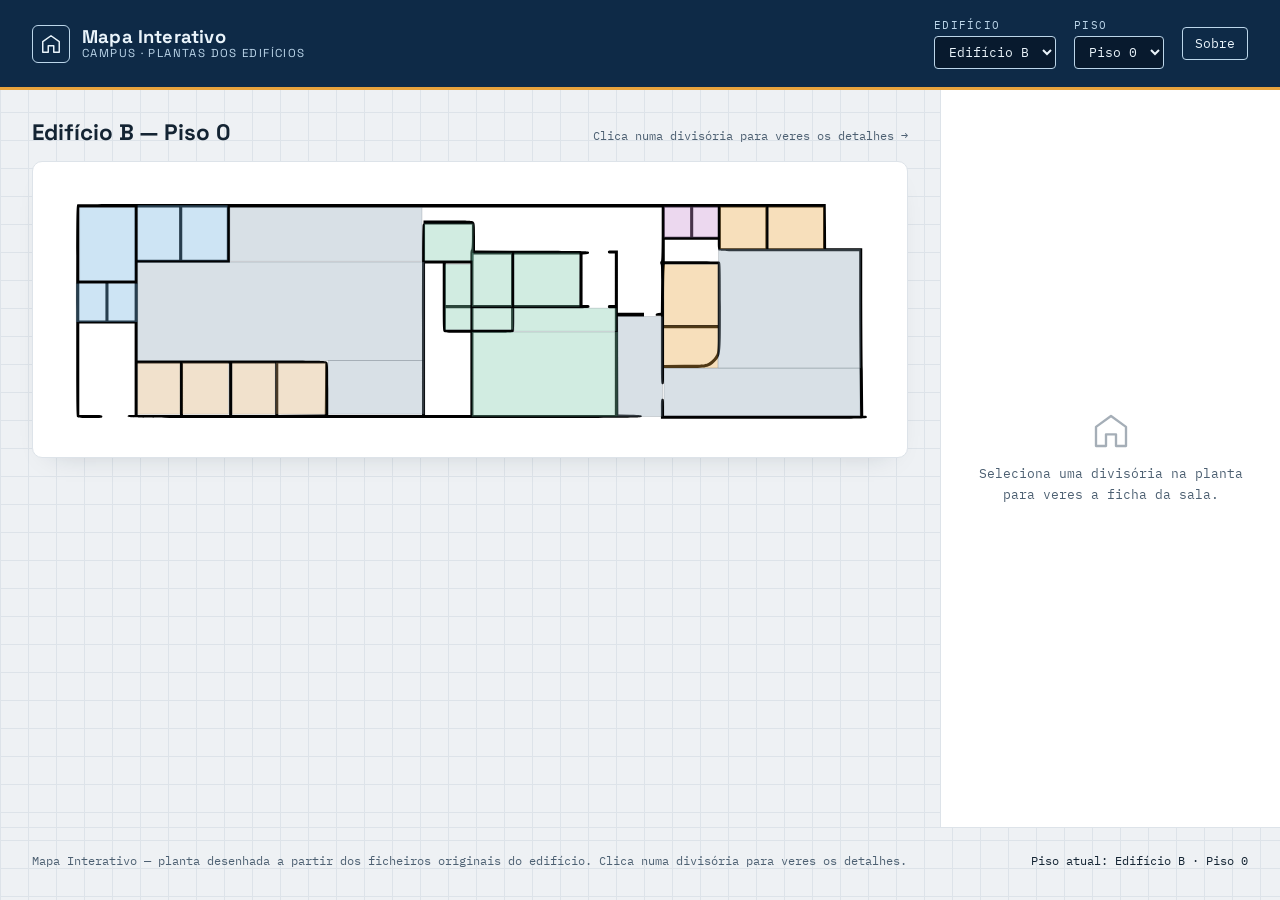
==== commit 6d357d74: "Edificio B 0 e 1 esta feito agora so façta A que vou fazer amanha porque ja são 4 da manha." ====
--- a/index.html
+++ b/index.html
@@ -7,7 +7,9 @@
   <title>Mapa Interativo</title>
 
   <link rel="preconnect" href="https://fonts.googleapis.com">
-  <link href="https://fonts.googleapis.com/css2?family=Space+Grotesk:wght@500;600;700&family=IBM+Plex+Sans:wght@400;500;600&family=IBM+Plex+Mono:wght@400;500&display=swap" rel="stylesheet">
+  <link
+    href="https://fonts.googleapis.com/css2?family=Space+Grotesk:wght@500;600;700&family=IBM+Plex+Sans:wght@400;500;600&family=IBM+Plex+Mono:wght@400;500&display=swap"
+    rel="stylesheet">
 
   <link rel="stylesheet" href="CSS/style.css">
 </head>
@@ -27,50 +29,10 @@
         </span>
       </div>
 
-      <div
-        id="floor-empty-msg"
-        style="display:none; font-family: var(--font-mono); font-size:0.85rem; color:var(--ink-soft); padding:40px 0; text-align:center;">
-        Ainda não tenho a planta deste piso. Manda-ma e adiciono-a ao mapa.
-      </div>
-
       <div class="map-frame">
 
         <!-- O SVG será carregado aqui pelo JavaScript -->
         <div id="svg-container"></div>
-
-      </div>
-
-      <div class="map-panel__hint" style="margin-top:8px; display:block;">
-        * Reconstrução baseada na planta real fornecida. Confirma/ajusta nomes em
-        <code>JS/rooms-data.js</code>.
-      </div>
-
-      <div class="legend">
-
-        <span class="legend__item">
-          <i class="legend__swatch legend__swatch--gabinete"></i>
-          Gabinetes
-        </span>
-
-        <span class="legend__item">
-          <i class="legend__swatch legend__swatch--circulacao"></i>
-          Circulação
-        </span>
-
-        <span class="legend__item">
-          <i class="legend__swatch legend__swatch--apoio"></i>
-          Apoio / Arrumos
-        </span>
-
-        <span class="legend__item">
-          <i class="legend__swatch legend__swatch--reuniao"></i>
-          Reuniões
-        </span>
-
-        <span class="legend__item">
-          <i class="legend__swatch legend__swatch--aula"></i>
-          Sala de aula
-        </span>
 
       </div>
 
@@ -97,7 +59,6 @@
 
         <div>
           <div class="detail-card__id" id="detail-id"></div>
-          <h2 class="detail-card__name" id="detail-nome"></h2>
         </div>
 
         <dl class="detail-card__meta">
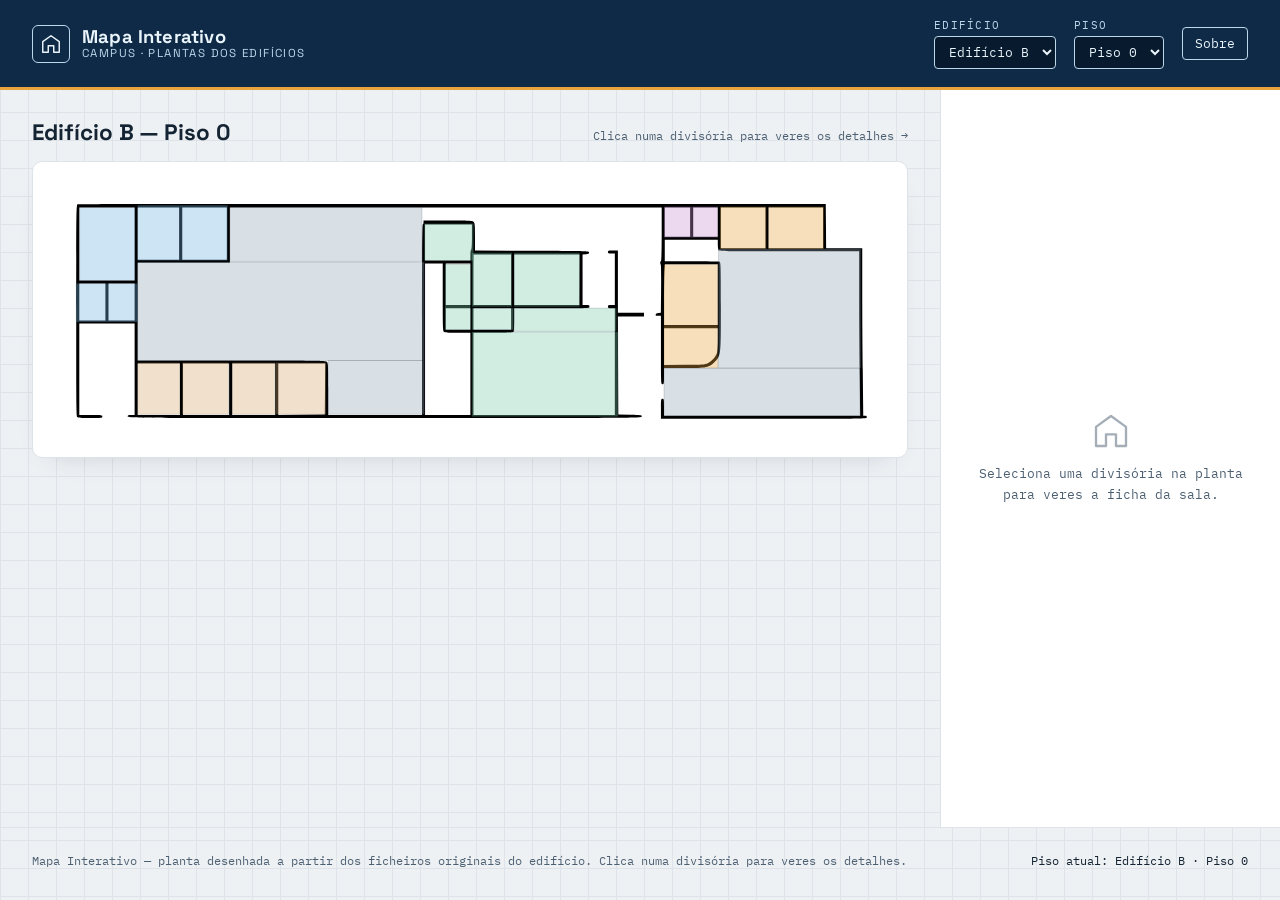
==== commit c122c470: "correcao do sobre e das pastas" ====
--- a/index.html
+++ b/index.html
@@ -7,11 +7,9 @@
   <title>Mapa Interativo</title>
 
   <link rel="preconnect" href="https://fonts.googleapis.com">
-  <link
-    href="https://fonts.googleapis.com/css2?family=Space+Grotesk:wght@500;600;700&family=IBM+Plex+Sans:wght@400;500;600&family=IBM+Plex+Mono:wght@400;500&display=swap"
-    rel="stylesheet">
+  <link href="https://fonts.googleapis.com/css2?family=Space+Grotesk:wght@500;600;700&family=IBM+Plex+Sans:wght@400;500;600&family=IBM+Plex+Mono:wght@400;500&display=swap" rel="stylesheet">
 
-  <link rel="stylesheet" href="CSS/style.css">
+  <link rel="stylesheet" href="public/assets/CSS/style.css">
 </head>
 
 <body>
@@ -30,10 +28,7 @@
       </div>
 
       <div class="map-frame">
-
-        <!-- O SVG será carregado aqui pelo JavaScript -->
         <div id="svg-container"></div>
-
       </div>
 
     </section>
@@ -43,7 +38,7 @@
       <div class="detail-panel__empty" id="detail-empty">
 
         <svg width="40" height="40" viewBox="0 0 24 24" fill="none" stroke="currentColor" stroke-width="1.4">
-          <path d="M3 21V9.5L12 3l9 6.5V21h-6v-7H9v7H3Z" stroke-linejoin="round" />
+          <path d="M3 21V9.5L12 3l9 6.5V21h-6v-7H9v7H3Z" stroke-linejoin="round"/>
         </svg>
 
         Seleciona uma divisória na planta<br>
@@ -91,8 +86,8 @@
 
   <div id="footer-slot"></div>
 
-  <script src="JS/rooms-data.js"></script>
-  <script src="JS/script.js"></script>
+  <script src="public/assets/JS/rooms-data.js"></script>
+  <script src="public/assets/JS/script.js"></script>
 
 </body>
 
--- a/public/assets/CSS/style.css
+++ b/public/assets/CSS/style.css
@@ -0,0 +1,487 @@
+/* =================================================================
+   Mapa Interativo — folha de estilos principal
+   Direção visual: "planta técnica" (blueprint) — a app parece uma
+   prancheta de arquitetura: fundo claro de papel milimétrico fora
+   do desenho, e a planta em si em tom de cianótipo (azul profundo)
+   com traços finos, como um desenho técnico real.
+   ================================================================= */
+
+:root {
+  /* --- cor --- */
+  --paper: #eef1f4;
+  --paper-line: #dde3e9;
+  --ink: #142433;
+  --ink-soft: #4d6072;
+  --blueprint: #0e2a47;
+  --blueprint-deep: #081a2e;
+  --line: #bcd6ea;
+  --line-strong: #eaf4fb;
+  --accent: #e8a33d;
+  --accent-ink: #4a2f08;
+
+  --room-gabinete: #6fb1e0;
+  --room-circulacao: #8fa6b8;
+  --room-apoio: #d7a86e;
+  --room-reuniao: #7dc9a8;
+  --room-aula: #c98fd0;
+
+  /* --- tipografia --- */
+  --font-display: "Space Grotesk", "IBM Plex Sans", sans-serif;
+  --font-body: "IBM Plex Sans", system-ui, sans-serif;
+  --font-mono: "IBM Plex Mono", ui-monospace, monospace;
+
+  --radius: 6px;
+}
+
+* { box-sizing: border-box; }
+
+html, body {
+  margin: 0;
+  padding: 0;
+  background: var(--paper);
+  color: var(--ink);
+  font-family: var(--font-body);
+}
+
+body {
+  background-image:
+    linear-gradient(var(--paper-line) 1px, transparent 1px),
+    linear-gradient(90deg, var(--paper-line) 1px, transparent 1px);
+  background-size: 28px 28px;
+  min-height: 100vh;
+  display: flex;
+  flex-direction: column;
+}
+
+a { color: inherit; }
+
+/* -------------------------------------------------------------- */
+/* Header                                                          */
+/* -------------------------------------------------------------- */
+.site-header {
+  display: flex;
+  align-items: center;
+  justify-content: space-between;
+  gap: 24px;
+  flex-wrap: wrap;
+  padding: 18px 32px;
+  background: var(--blueprint);
+  color: var(--line-strong);
+  border-bottom: 3px solid var(--accent);
+}
+
+.site-header__brand {
+  display: flex;
+  align-items: center;
+  gap: 12px;
+}
+
+.site-header__mark {
+  display: grid;
+  place-items: center;
+  width: 38px;
+  height: 38px;
+  border: 1.5px solid var(--line);
+  border-radius: var(--radius);
+  color: var(--line-strong);
+}
+
+.site-header__title {
+  display: flex;
+  flex-direction: column;
+  line-height: 1.15;
+  font-family: var(--font-display);
+}
+
+.site-header__title strong {
+  font-size: 1.15rem;
+  letter-spacing: 0.01em;
+}
+
+.site-header__title span {
+  font-size: 0.72rem;
+  text-transform: uppercase;
+  letter-spacing: 0.12em;
+  color: var(--line);
+}
+
+.site-header__nav {
+  display: flex;
+  align-items: flex-end;
+  gap: 18px;
+  flex-wrap: wrap;
+}
+
+.field {
+  display: flex;
+  flex-direction: column;
+  gap: 4px;
+  font-family: var(--font-mono);
+}
+
+.field__label {
+  font-size: 0.66rem;
+  text-transform: uppercase;
+  letter-spacing: 0.12em;
+  color: var(--line);
+}
+
+.field__control {
+  background: var(--blueprint-deep);
+  color: var(--line-strong);
+  border: 1px solid var(--line);
+  border-radius: 4px;
+  padding: 6px 10px;
+  font-family: var(--font-mono);
+  font-size: 0.82rem;
+}
+
+.site-header__link {
+  align-self: center;
+  text-decoration: none;
+  font-family: var(--font-mono);
+  font-size: 0.8rem;
+  border: 1px solid var(--line);
+  padding: 7px 12px;
+  border-radius: 4px;
+  color: var(--line-strong);
+  transition: background 0.15s ease, color 0.15s ease;
+}
+
+.site-header__link:hover {
+  background: var(--accent);
+  border-color: var(--accent);
+  color: var(--accent-ink);
+}
+
+/* -------------------------------------------------------------- */
+/* Layout principal                                                 */
+/* -------------------------------------------------------------- */
+.app {
+  flex: 1;
+  display: grid;
+  grid-template-columns: minmax(0, 1fr) 340px;
+  gap: 0;
+  align-items: stretch;
+}
+
+.map-panel {
+  position: relative;
+  padding: 28px 32px 12px;
+  min-width: 0;
+}
+
+.map-panel__heading {
+  display: flex;
+  align-items: baseline;
+  justify-content: space-between;
+  margin-bottom: 14px;
+  flex-wrap: wrap;
+  gap: 8px;
+}
+
+.map-panel__heading h1 {
+  font-family: var(--font-display);
+  font-size: 1.4rem;
+  margin: 0;
+}
+
+.map-panel__hint {
+  font-family: var(--font-mono);
+  font-size: 0.76rem;
+  color: var(--ink-soft);
+} 
+
+.map-frame {
+  background: #ffffff;
+  border-radius: 10px;
+  box-shadow: 0 12px 28px -20px rgba(20, 36, 51, 0.25);
+  padding: 24px;
+  border: 1px solid var(--paper-line);
+  width: 100%;
+  display: block;
+}
+
+.map-frame svg, #svg-container svg {
+  width: 100% !important;
+  height: auto !important;
+  max-height: none !important; /* Remove a limitação que encolhia o mapa */
+  display: block;
+}
+
+/* --- salas dentro do SVG --- */
+.room {
+  cursor: pointer;
+  fill-opacity: 0.14;
+  stroke: none;
+  transition: fill-opacity 0.15s ease;
+}
+
+.room:hover { fill-opacity: 0.34; }
+
+.room.is-selected {
+  fill-opacity: 0.45;
+  stroke: var(--accent);
+  stroke-width: 2.4;
+  stroke-dasharray: 6 4;
+  animation: march 12s linear infinite;
+}
+
+@keyframes march {
+  to { stroke-dashoffset: -240; }
+}
+
+.room--gabinete   { fill: var(--room-gabinete); }
+.room--circulacao { fill: var(--room-circulacao); }
+.room--apoio      { fill: var(--room-apoio); }
+.room--reuniao    { fill: var(--room-reuniao); }
+.room--aula       { fill: var(--room-aula); }
+
+.walls {
+  fill: none;
+  stroke: var(--ink);
+  stroke-width: 1.8;
+  stroke-linejoin: round;
+}
+
+.walls--exterior {
+  stroke: var(--ink-soft);
+  stroke-width: 1.2;
+  stroke-dasharray: 3 3;
+}
+
+.deco {
+  fill: none;
+  stroke: var(--ink-soft);
+  stroke-width: 1;
+}
+
+.deco-fill { fill: #eef1f4; }
+
+.room-label {
+  font-family: var(--font-mono);
+  font-size: 9.5px;
+  fill: var(--ink);
+  pointer-events: none;
+  opacity: 0.8;
+  text-anchor: middle;
+}
+
+.floor-group {
+  display: none !important;
+}
+
+.floor-group.is-active {
+  display: block !important;
+}
+
+/* legenda */
+.legend {
+  display: flex;
+  flex-wrap: wrap;
+  gap: 14px;
+  margin-top: 14px;
+  font-family: var(--font-mono);
+  font-size: 0.72rem;
+  color: var(--ink-soft);
+}
+
+.legend__item { display: flex; align-items: center; gap: 6px; }
+
+.legend__swatch {
+  width: 12px;
+  height: 12px;
+  border-radius: 3px;
+  display: inline-block;
+}
+
+.legend__swatch--gabinete   { background: var(--room-gabinete); }
+.legend__swatch--circulacao { background: var(--room-circulacao); }
+.legend__swatch--apoio      { background: var(--room-apoio); }
+.legend__swatch--reuniao    { background: var(--room-reuniao); }
+.legend__swatch--aula       { background: var(--room-aula); }
+
+/* -------------------------------------------------------------- */
+/* Painel de detalhes                                               */
+/* -------------------------------------------------------------- */
+.detail-panel {
+  border-left: 1px solid var(--paper-line);
+  padding: 28px 24px;
+  display: flex;
+  flex-direction: column;
+  gap: 18px;
+  background: #fff;
+}
+
+.detail-panel__empty {
+  margin: auto 0;
+  text-align: center;
+  color: var(--ink-soft);
+  font-family: var(--font-mono);
+  font-size: 0.84rem;
+  line-height: 1.6;
+}
+
+.detail-panel__empty svg {
+  display: block;
+  margin: 0 auto 12px;
+  opacity: 0.5;
+}
+
+.detail-card { display: none; flex-direction: column; gap: 16px; }
+.detail-card.is-active { display: flex; }
+
+.detail-card__image {
+  width: 100%;
+  aspect-ratio: 4 / 3;
+  border-radius: var(--radius);
+  display: grid;
+  place-items: center;
+  font-family: var(--font-display);
+  font-size: 2.6rem;
+  color: #fff;
+  letter-spacing: 0.02em;
+  position: relative;
+  overflow: hidden;
+}
+
+.detail-card__image span {
+  position: relative;
+  z-index: 1;
+}
+
+.detail-card__image::after {
+  content: "";
+  position: absolute;
+  inset: 0;
+  background-image: linear-gradient(rgba(255,255,255,0.16) 1px, transparent 1px),
+                     linear-gradient(90deg, rgba(255,255,255,0.16) 1px, transparent 1px);
+  background-size: 14px 14px;
+}
+
+.detail-card__id {
+  font-family: var(--font-mono);
+  font-size: 0.72rem;
+  letter-spacing: 0.14em;
+  text-transform: uppercase;
+  color: var(--ink-soft);
+}
+
+.detail-card__name {
+  font-family: var(--font-display);
+  font-size: 1.35rem;
+  margin: 2px 0 0;
+}
+
+.detail-card__meta {
+  display: grid;
+  grid-template-columns: 1fr 1fr;
+  gap: 12px;
+}
+
+.detail-card__stat {
+  border: 1px solid var(--paper-line);
+  border-radius: var(--radius);
+  padding: 10px 12px;
+}
+
+.detail-card__stat dt {
+  font-family: var(--font-mono);
+  font-size: 0.65rem;
+  text-transform: uppercase;
+  letter-spacing: 0.1em;
+  color: var(--ink-soft);
+  margin: 0 0 4px;
+}
+
+.detail-card__stat dd {
+  margin: 0;
+  font-size: 0.95rem;
+  font-weight: 600;
+}
+
+.detail-card__close {
+  align-self: flex-start;
+  background: none;
+  border: 1px solid var(--paper-line);
+  border-radius: 999px;
+  padding: 6px 14px;
+  font-family: var(--font-mono);
+  font-size: 0.72rem;
+  cursor: pointer;
+  color: var(--ink-soft);
+}
+
+.detail-card__close:hover { border-color: var(--ink-soft); color: var(--ink); }
+
+/* -------------------------------------------------------------- */
+/* Footer                                                           */
+/* -------------------------------------------------------------- */
+.site-footer {
+  padding: 14px 32px 20px;
+  font-family: var(--font-mono);
+  font-size: 0.72rem;
+  color: var(--ink-soft);
+  display: flex;
+  justify-content: space-between;
+  gap: 12px;
+  flex-wrap: wrap;
+  border-top: 1px solid var(--paper-line);
+}
+
+.site-footer__meta { color: var(--ink); }
+
+/* -------------------------------------------------------------- */
+/* Responsivo                                                       */
+/* -------------------------------------------------------------- */
+@media (max-width: 900px) {
+  .app { grid-template-columns: 1fr; }
+
+  .detail-panel {
+    border-left: none;
+    border-top: 1px solid var(--paper-line);
+  }
+
+  .site-header__nav { width: 100%; justify-content: space-between; }
+}
+
+@media (max-width: 560px) {
+  .site-header { padding: 14px 18px; }
+  .map-panel { padding: 20px 16px 8px; }
+  .detail-panel { padding: 20px 16px; }
+}
+
+@media (prefers-reduced-motion: reduce) {
+  .room.is-selected { animation: none; }
+}
+
+.room--estudio { fill: var(--accent); }
+
+.room {
+  cursor: pointer;
+  fill-opacity: 0.35;
+  stroke: rgba(20, 36, 51, 0.2);
+  stroke-width: 10px; /* Compatível com a escala x10 da transformação */
+  transition: fill-opacity 0.2s ease;
+}
+
+.room:hover {
+  fill-opacity: 0.6;
+}
+
+.room.is-selected {
+  fill-opacity: 0.65;
+  stroke: var(--accent);
+  stroke-width: 25px;
+}
+
+.map-container{
+    width:100%;
+    height:calc(100vh - 80px);
+}
+
+#mapa-svg{
+    width:100%;
+    height:100%;
+    border:none;
+}
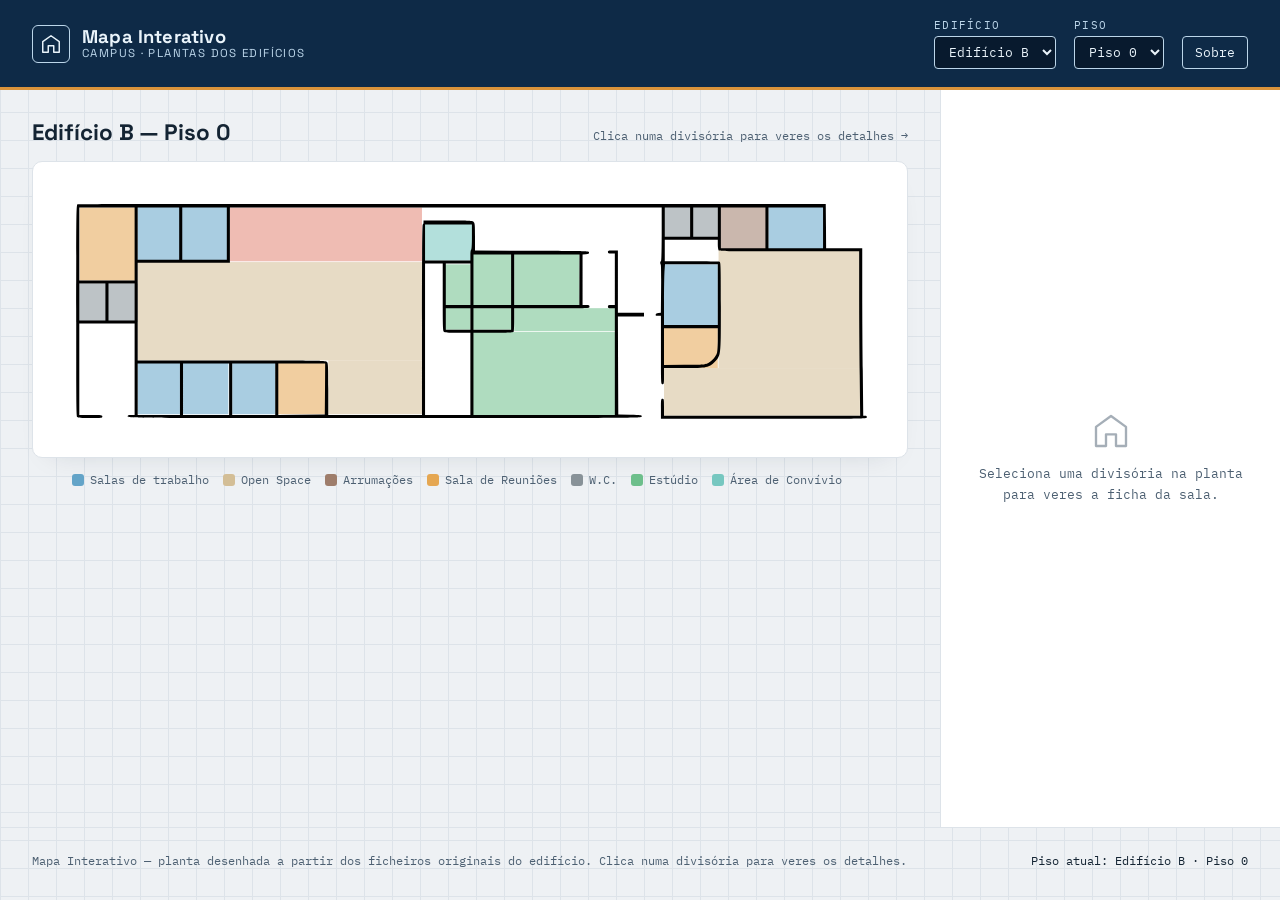
==== commit ac5a6a48: "." ====
--- a/index.html
+++ b/index.html
@@ -30,6 +30,37 @@
       <div class="map-frame">
         <div id="svg-container"></div>
       </div>
+
+      <ul class="legend">
+        <li class="legend__item">
+          <span class="legend__swatch legend__swatch--gabinete" aria-hidden="true"></span>
+          Salas de trabalho
+        </li>
+        <li class="legend__item">
+          <span class="legend__swatch legend__swatch--open-space" aria-hidden="true"></span>
+          Open Space
+        </li>
+        <li class="legend__item">
+          <span class="legend__swatch legend__swatch--arrumacoes" aria-hidden="true"></span>
+          Arrumações
+        </li>
+        <li class="legend__item">
+          <span class="legend__swatch legend__swatch--reuniao" aria-hidden="true"></span>
+          Sala de Reuniões
+        </li>
+        <li class="legend__item">
+          <span class="legend__swatch legend__swatch--wc" aria-hidden="true"></span>
+          W.C.
+        </li>
+        <li class="legend__item">
+          <span class="legend__swatch legend__swatch--estudio" aria-hidden="true"></span>
+          Estúdio
+        </li>
+        <li class="legend__item">
+          <span class="legend__swatch legend__swatch--convivio" aria-hidden="true"></span>
+          Área de Convívio
+        </li>
+      </ul>
 
     </section>
 
@@ -70,13 +101,16 @@
 
         </dl>
 
-        <button class="detail-card__close" id="detail-email">
-          Reservar
-        </button>
+        <!-- Container para alinhar os botões lado a lado -->
+        <div class="detail-card__actions">
+          <button class="detail-card__btn detail-card__btn--primary" id="detail-email">
+            Reservar
+          </button>
 
-        <button class="detail-card__close" id="detail-close">
-          Fechar ficha
-        </button>
+          <button class="detail-card__btn" id="detail-close">
+            Fechar ficha
+          </button>
+        </div>
 
       </div>
 
--- a/public/assets/CSS/style.css
+++ b/public/assets/CSS/style.css
@@ -7,7 +7,7 @@
    ================================================================= */
 
 :root {
-  /* --- cor --- */
+  /* --- cor base blueprint / papel --- */
   --paper: #eef1f4;
   --paper-line: #dde3e9;
   --ink: #142433;
@@ -16,14 +16,26 @@
   --blueprint-deep: #081a2e;
   --line: #bcd6ea;
   --line-strong: #eaf4fb;
-  --accent: #e8a33d;
+  --accent: #d9933b;
   --accent-ink: #4a2f08;
 
-  --room-gabinete: #6fb1e0;
-  --room-circulacao: #8fa6b8;
-  --room-apoio: #d7a86e;
-  --room-reuniao: #7dc9a8;
-  --room-aula: #c98fd0;
+  /* --- CORES DOS COMPARTIMENTOS (PALETA PASTEL / SOFT) --- */
+  --room-rececao: #4a627a;         /* Receção — Azul Slate suave */
+  --room-copa: #e28575;            /* Copa / Refeitório — Coral pastel */
+  --room-trabalho: #63a4c8;        /* Salas de Trabalho — Azul suave */
+  --room-open-space: #d3be96;      /* Open Space — Bege / Areia */
+  --room-reuniao: #e5a752;        /* Salas de Reunião — Âmbar / Laranja macio */
+  --room-cabines: #d86969;        /* Cabines / Phone Booths — Terracota leve */
+  --room-estudio: #6dbf8b;         /* Estúdio — Verde Sálvia */
+  --room-quadro-eletrico: #e3c465; /* Quadro Elétrico / FV — Mostarda suave */
+  --room-wc: #889298;              /* WC — Cinza Azulado */
+  --room-arrumacoes: #9e7d6b;      /* Arrumações / Apoio — Castanho acinzentado */
+
+  /* Aliases para compatibilidade legada */
+  --room-gabinete: var(--room-trabalho);
+  --room-circulacao: #a0b2c1;
+  --room-convivio: #76c7c0;
+  --room-apoio: var(--room-arrumacoes);
 
   /* --- tipografia --- */
   --font-display: "Space Grotesk", "IBM Plex Sans", sans-serif;
@@ -56,7 +68,7 @@
 a { color: inherit; }
 
 /* -------------------------------------------------------------- */
-/* Header                                                          */
+/* Header                                                         */
 /* -------------------------------------------------------------- */
 .site-header {
   display: flex;
@@ -137,7 +149,7 @@
 }
 
 .site-header__link {
-  align-self: center;
+  align-self: flex-end; /* Alinha o botão pelo fundo, tal como as caixas dos selects */
   text-decoration: none;
   font-family: var(--font-mono);
   font-size: 0.8rem;
@@ -155,7 +167,7 @@
 }
 
 /* -------------------------------------------------------------- */
-/* Layout principal                                                 */
+/* Layout principal                                               */
 /* -------------------------------------------------------------- */
 .app {
   flex: 1;
@@ -192,10 +204,21 @@
   color: var(--ink-soft);
 } 
 
+.map-container {
+  width: 100%;
+  height: calc(100vh - 180px);
+}
+
+#mapa-svg {
+  width: 100%;
+  height: 100%;
+  border: none;
+}
+
 .map-frame {
   background: #ffffff;
   border-radius: 10px;
-  box-shadow: 0 12px 28px -20px rgba(20, 36, 51, 0.25);
+  box-shadow: 0 12px 28px -20px rgba(20, 36, 51, 0.18);
   padding: 24px;
   border: 1px solid var(--paper-line);
   width: 100%;
@@ -205,37 +228,53 @@
 .map-frame svg, #svg-container svg {
   width: 100% !important;
   height: auto !important;
-  max-height: none !important; /* Remove a limitação que encolhia o mapa */
+  max-height: none !important;
   display: block;
 }
 
-/* --- salas dentro do SVG --- */
+/* -------------------------------------------------------------- */
+/* Salas dentro do SVG                                            */
+/* -------------------------------------------------------------- */
+svg .room,
 .room {
-  cursor: pointer;
-  fill-opacity: 0.14;
-  stroke: none;
-  transition: fill-opacity 0.15s ease;
-}
-
-.room:hover { fill-opacity: 0.34; }
-
+  cursor: pointer !important;
+  fill-opacity: 0.55 !important;
+  mix-blend-mode: normal !important;
+  stroke: none !important;
+  transition: fill-opacity 0.2s ease, filter 0.2s ease !important;
+}
+
+svg .room:hover,
+.room:hover {
+  fill-opacity: 0.8 !important;
+  filter: brightness(1.05) !important;
+}
+
+svg .room.is-selected,
 .room.is-selected {
-  fill-opacity: 0.45;
-  stroke: var(--accent);
-  stroke-width: 2.4;
-  stroke-dasharray: 6 4;
+  fill-opacity: 0.85 !important;
+  mix-blend-mode: normal !important;
+  stroke: var(--accent) !important;
+  stroke-width: 20px !important;
+  stroke-dasharray: 60 40;
   animation: march 12s linear infinite;
 }
 
-@keyframes march {
-  to { stroke-dashoffset: -240; }
-}
-
-.room--gabinete   { fill: var(--room-gabinete); }
-.room--circulacao { fill: var(--room-circulacao); }
-.room--apoio      { fill: var(--room-apoio); }
-.room--reuniao    { fill: var(--room-reuniao); }
-.room--aula       { fill: var(--room-aula); }
+/* Atribuição de cores com seletor de alta especificidade */
+svg rect.room--rececao,          .room--rececao          { fill: var(--room-rececao) !important; }
+svg rect.room--copa,             .room--copa             { fill: var(--room-copa) !important; }
+svg rect.room--trabalho,         .room--trabalho         { fill: var(--room-trabalho) !important; }
+svg rect.room--gabinete,         .room--gabinete         { fill: var(--room-gabinete) !important; }
+svg rect.room--open-space,       .room--open-space       { fill: var(--room-open-space) !important; }
+svg rect.room--reuniao,          .room--reuniao          { fill: var(--room-reuniao) !important; }
+svg rect.room--cabines,          .room--cabines          { fill: var(--room-cabines) !important; }
+svg rect.room--estudio,          .room--estudio          { fill: var(--room-estudio) !important; }
+svg rect.room--quadro-eletrico,  .room--quadro-eletrico  { fill: var(--room-quadro-eletrico) !important; }
+svg rect.room--wc,               .room--wc               { fill: var(--room-wc) !important; }
+svg rect.room--arrumacoes,       .room--arrumacoes       { fill: var(--room-arrumacoes) !important; }
+svg rect.room--apoio,            .room--apoio            { fill: var(--room-apoio) !important; }
+svg rect.room--circulacao,       .room--circulacao       { fill: var(--room-circulacao) !important; }
+svg rect.room--convivio,         .room--convivio         { fill: var(--room-convivio) !important; }
 
 .walls {
   fill: none;
@@ -275,7 +314,7 @@
   display: block !important;
 }
 
-/* legenda */
+/* --- Legenda --- */
 .legend {
   display: flex;
   flex-wrap: wrap;
@@ -295,14 +334,23 @@
   display: inline-block;
 }
 
-.legend__swatch--gabinete   { background: var(--room-gabinete); }
-.legend__swatch--circulacao { background: var(--room-circulacao); }
-.legend__swatch--apoio      { background: var(--room-apoio); }
-.legend__swatch--reuniao    { background: var(--room-reuniao); }
-.legend__swatch--aula       { background: var(--room-aula); }
-
-/* -------------------------------------------------------------- */
-/* Painel de detalhes                                               */
+.legend__swatch--rececao          { background: var(--room-rececao); }
+.legend__swatch--copa             { background: var(--room-copa); }
+.legend__swatch--trabalho         { background: var(--room-trabalho); }
+.legend__swatch--gabinete         { background: var(--room-gabinete); }
+.legend__swatch--open-space       { background: var(--room-open-space); }
+.legend__swatch--reuniao          { background: var(--room-reuniao); }
+.legend__swatch--cabines          { background: var(--room-cabines); }
+.legend__swatch--estudio          { background: var(--room-estudio); }
+.legend__swatch--quadro-eletrico  { background: var(--room-quadro-eletrico); }
+.legend__swatch--wc               { background: var(--room-wc); }
+.legend__swatch--arrumacoes       { background: var(--room-arrumacoes); }
+.legend__swatch--apoio            { background: var(--room-apoio); }
+.legend__swatch--circulacao       { background: var(--room-circulacao); }
+.legend__swatch--convivio         { background: var(--room-convivio); }
+
+/* -------------------------------------------------------------- */
+/* Painel de detalhes                                             */
 /* -------------------------------------------------------------- */
 .detail-panel {
   border-left: 1px solid var(--paper-line);
@@ -355,7 +403,7 @@
   position: absolute;
   inset: 0;
   background-image: linear-gradient(rgba(255,255,255,0.16) 1px, transparent 1px),
-                     linear-gradient(90deg, rgba(255,255,255,0.16) 1px, transparent 1px);
+                    linear-gradient(90deg, rgba(255,255,255,0.16) 1px, transparent 1px);
   background-size: 14px 14px;
 }
 
@@ -400,22 +448,55 @@
   font-weight: 600;
 }
 
-.detail-card__close {
-  align-self: flex-start;
-  background: none;
+/* -------------------------------------------------------------- */
+/* Ações do Painel (Botões Lado a Lado Alinhados)                 */
+/* -------------------------------------------------------------- */
+.detail-card__actions {
+  display: grid;
+  grid-template-columns: 1fr 1fr;
+  gap: 10px;
+  width: 100%;
+  margin-top: 4px;
+}
+
+.detail-card__btn {
+  width: 100%;
+  display: inline-flex;
+  align-items: center;
+  justify-content: center;
+  padding: 10px 12px;
+  font-family: var(--font-mono);
+  font-size: 0.76rem;
+  font-weight: 500;
+  border-radius: var(--radius);
   border: 1px solid var(--paper-line);
-  border-radius: 999px;
-  padding: 6px 14px;
-  font-family: var(--font-mono);
-  font-size: 0.72rem;
+  background: transparent;
+  color: var(--ink-soft);
   cursor: pointer;
-  color: var(--ink-soft);
-}
-
-.detail-card__close:hover { border-color: var(--ink-soft); color: var(--ink); }
-
-/* -------------------------------------------------------------- */
-/* Footer                                                           */
+  transition: all 0.15s ease;
+  box-sizing: border-box;
+}
+
+.detail-card__btn:hover {
+  border-color: var(--ink-soft);
+  color: var(--ink);
+}
+
+/* Botão Principal (Reservar) */
+.detail-card__btn--primary {
+  background: var(--blueprint);
+  color: var(--line-strong);
+  border-color: var(--blueprint);
+}
+
+.detail-card__btn--primary:hover {
+  background: var(--blueprint-deep);
+  border-color: var(--blueprint-deep);
+  color: #ffffff;
+}
+
+/* -------------------------------------------------------------- */
+/* Footer                                                         */
 /* -------------------------------------------------------------- */
 .site-footer {
   padding: 14px 32px 20px;
@@ -432,7 +513,7 @@
 .site-footer__meta { color: var(--ink); }
 
 /* -------------------------------------------------------------- */
-/* Responsivo                                                       */
+/* Responsivo & Acessibilidade                                    */
 /* -------------------------------------------------------------- */
 @media (max-width: 900px) {
   .app { grid-template-columns: 1fr; }
@@ -453,35 +534,4 @@
 
 @media (prefers-reduced-motion: reduce) {
   .room.is-selected { animation: none; }
-}
-
-.room--estudio { fill: var(--accent); }
-
-.room {
-  cursor: pointer;
-  fill-opacity: 0.35;
-  stroke: rgba(20, 36, 51, 0.2);
-  stroke-width: 10px; /* Compatível com a escala x10 da transformação */
-  transition: fill-opacity 0.2s ease;
-}
-
-.room:hover {
-  fill-opacity: 0.6;
-}
-
-.room.is-selected {
-  fill-opacity: 0.65;
-  stroke: var(--accent);
-  stroke-width: 25px;
-}
-
-.map-container{
-    width:100%;
-    height:calc(100vh - 80px);
-}
-
-#mapa-svg{
-    width:100%;
-    height:100%;
-    border:none;
 }
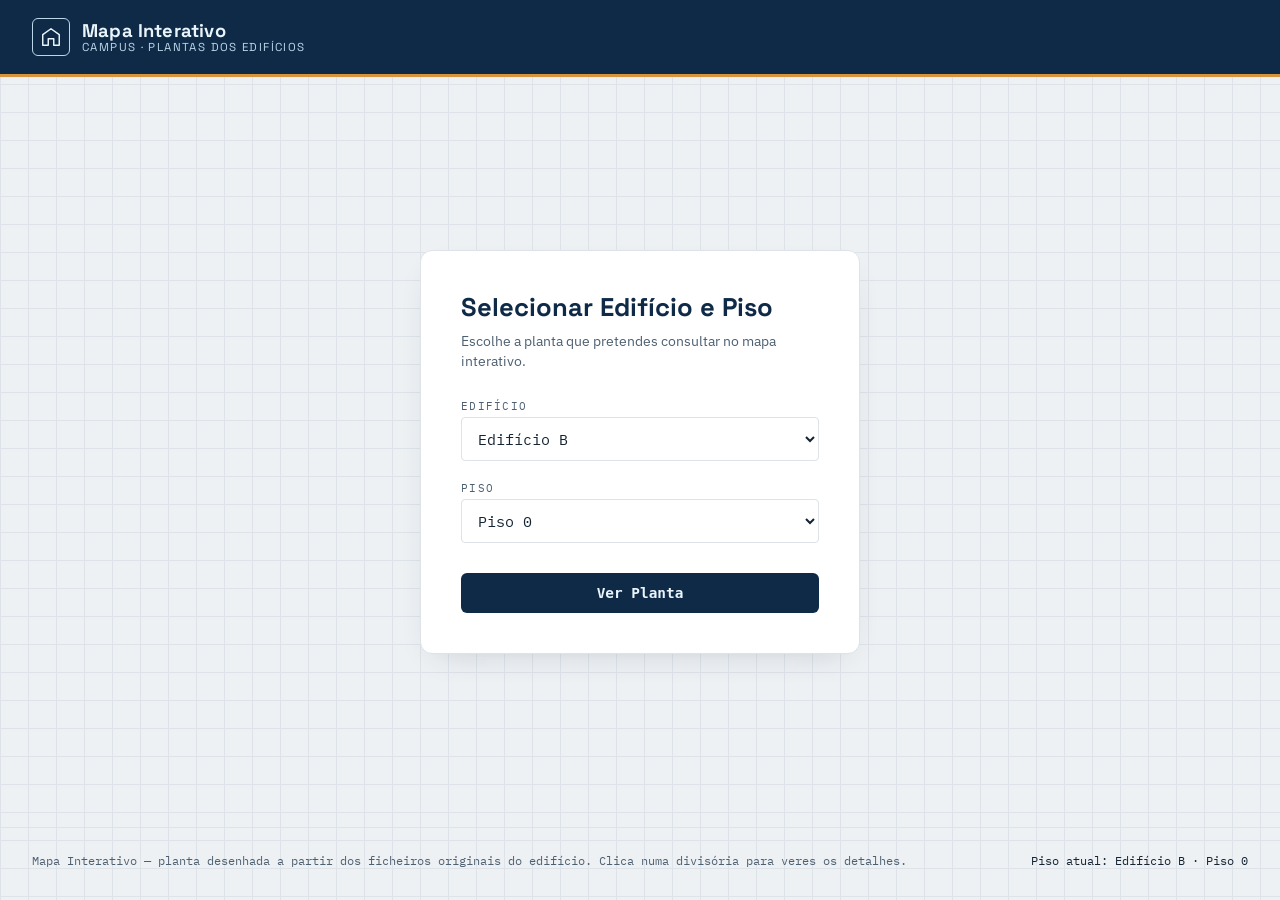
==== commit 54113cbb: "." ====
--- a/index.html
+++ b/index.html
@@ -4,7 +4,7 @@
 <head>
   <meta charset="UTF-8">
   <meta name="viewport" content="width=device-width, initial-scale=1.0">
-  <title>Mapa Interativo</title>
+  <title>Seleção de Planta — Mapa Interativo</title>
 
   <link rel="preconnect" href="https://fonts.googleapis.com">
   <link href="https://fonts.googleapis.com/css2?family=Space+Grotesk:wght@500;600;700&family=IBM+Plex+Sans:wght@400;500;600&family=IBM+Plex+Mono:wght@400;500&display=swap" rel="stylesheet">
@@ -16,112 +16,87 @@
 
   <div id="header-slot"></div>
 
-  <main class="app">
+  <main class="landing-container">
+    <div class="landing-card">
+      <h1 class="landing-title">Selecionar Edifício e Piso</h1>
+      <p class="landing-subtitle">Escolhe a planta que pretendes consultar no mapa interativo.</p>
 
-    <section class="map-panel">
+      <form id="landing-form" class="landing-form">
+        <label class="field">
+          <span class="field__label">Edifício</span>
+          <select id="landing-select-edificio" class="field__control">
+            <option value="B" selected>Edifício B</option>
+            <option value="A">Edifício A</option>
+          </select>
+        </label>
 
-      <div class="map-panel__heading">
-        <h1 id="map-heading-title">Mapa Interativo</h1>
-        <span class="map-panel__hint">
-          Clica numa divisória para veres os detalhes →
-        </span>
-      </div>
+        <label class="field">
+          <span class="field__label">Piso</span>
+          <select id="landing-select-piso" class="field__control">
+            <option value="0" selected>Piso 0</option>
+            <option value="1">Piso 1</option>
+          </select>
+        </label>
 
-      <div class="map-frame">
-        <div id="svg-container"></div>
-      </div>
-
-      <ul class="legend">
-        <li class="legend__item">
-          <span class="legend__swatch legend__swatch--gabinete" aria-hidden="true"></span>
-          Salas de trabalho
-        </li>
-        <li class="legend__item">
-          <span class="legend__swatch legend__swatch--open-space" aria-hidden="true"></span>
-          Open Space
-        </li>
-        <li class="legend__item">
-          <span class="legend__swatch legend__swatch--arrumacoes" aria-hidden="true"></span>
-          Arrumações
-        </li>
-        <li class="legend__item">
-          <span class="legend__swatch legend__swatch--reuniao" aria-hidden="true"></span>
-          Sala de Reuniões
-        </li>
-        <li class="legend__item">
-          <span class="legend__swatch legend__swatch--wc" aria-hidden="true"></span>
-          W.C.
-        </li>
-        <li class="legend__item">
-          <span class="legend__swatch legend__swatch--estudio" aria-hidden="true"></span>
-          Estúdio
-        </li>
-        <li class="legend__item">
-          <span class="legend__swatch legend__swatch--convivio" aria-hidden="true"></span>
-          Área de Convívio
-        </li>
-      </ul>
-
-    </section>
-
-    <aside class="detail-panel" aria-live="polite">
-
-      <div class="detail-panel__empty" id="detail-empty">
-
-        <svg width="40" height="40" viewBox="0 0 24 24" fill="none" stroke="currentColor" stroke-width="1.4">
-          <path d="M3 21V9.5L12 3l9 6.5V21h-6v-7H9v7H3Z" stroke-linejoin="round"/>
-        </svg>
-
-        Seleciona uma divisória na planta<br>
-        para veres a ficha da sala.
-
-      </div>
-
-      <div class="detail-card" id="detail-card">
-
-        <div class="detail-card__image" id="detail-image">
-          <span></span>
-        </div>
-
-        <div>
-          <div class="detail-card__id" id="detail-id"></div>
-        </div>
-
-        <dl class="detail-card__meta">
-
-          <div class="detail-card__stat">
-            <dt>Função</dt>
-            <dd id="detail-funcao"></dd>
-          </div>
-
-          <div class="detail-card__stat">
-            <dt>Nº máx. lugares</dt>
-            <dd id="detail-capacidade"></dd>
-          </div>
-
-        </dl>
-
-        <!-- Container para alinhar os botões lado a lado -->
-        <div class="detail-card__actions">
-          <button class="detail-card__btn detail-card__btn--primary" id="detail-email">
-            Reservar
-          </button>
-
-          <button class="detail-card__btn" id="detail-close">
-            Fechar ficha
-          </button>
-        </div>
-
-      </div>
-
-    </aside>
-
+        <button type="submit" class="landing-btn">Ver Planta</button>
+      </form>
+    </div>
   </main>
 
   <div id="footer-slot"></div>
 
-  <script src="public/assets/JS/rooms-data.js"></script>
-  <script src="public/assets/JS/script.js"></script>
+  <script>
+    async function loadInclude(targetSelector, path) {
+      const target = document.querySelector(targetSelector);
+      if (!target) return;
+      try {
+        const res = await fetch(path);
+        if (!res.ok) throw new Error(`HTTP ${res.status}`);
+        target.innerHTML = await res.text();
+      } catch (err) {
+        console.warn("Falha ao carregar include:", path, err);
+      }
+    }
+
+    document.addEventListener("DOMContentLoaded", async () => {
+      await Promise.all([
+        loadInclude("#header-slot", "public/INCLUDES/header.html"),
+        loadInclude("#footer-slot", "public/INCLUDES/footer.html")
+      ]);
+
+      // Ocultar a navegação do header na página inicial
+      const navHeader = document.querySelector(".site-header__nav");
+      if (navHeader) {
+        navHeader.style.display = "none";
+      }
+
+      const selEdificio = document.getElementById("landing-select-edificio");
+      const selPiso = document.getElementById("landing-select-piso");
+      const form = document.getElementById("landing-form");
+
+      const updatePisoOptions = (edificio) => {
+        const optPiso1 = selPiso.querySelector('option[value="1"]');
+        if (optPiso1) {
+          if (edificio === "A") {
+            optPiso1.style.display = "none";
+            if (selPiso.value === "1") selPiso.value = "0";
+          } else {
+            optPiso1.style.display = "block";
+          }
+        }
+      };
+
+      selEdificio.addEventListener("change", () => updatePisoOptions(selEdificio.value));
+      updatePisoOptions(selEdificio.value);
+
+      form.addEventListener("submit", (e) => {
+        e.preventDefault();
+        const ed = selEdificio.value;
+        const piso = selPiso.value;
+        window.location.href = `HTML/mapa.html?edificio=${ed}&piso=${piso}`;
+      });
+    });
+  </script>
 
 </body>
 
--- a/public/assets/CSS/style.css
+++ b/public/assets/CSS/style.css
@@ -164,6 +164,82 @@
   background: var(--accent);
   border-color: var(--accent);
   color: var(--accent-ink);
+}
+
+/* -------------------------------------------------------------- */
+/* Landing / Página Inicial (Index)                               */
+/* -------------------------------------------------------------- */
+.landing-container {
+  flex: 1;
+  display: flex;
+  align-items: center;
+  justify-content: center;
+  padding: 40px 20px;
+}
+
+.landing-card {
+  background: #ffffff;
+  border-radius: 12px;
+  border: 1px solid var(--paper-line);
+  box-shadow: 0 12px 32px -16px rgba(20, 36, 51, 0.2);
+  padding: 40px;
+  max-width: 440px;
+  width: 100%;
+}
+
+.landing-title {
+  font-family: var(--font-display);
+  font-size: 1.6rem;
+  margin: 0 0 8px 0;
+  color: var(--blueprint);
+}
+
+.landing-subtitle {
+  font-size: 0.9rem;
+  color: var(--ink-soft);
+  margin: 0 0 28px 0;
+  line-height: 1.4;
+}
+
+.landing-form {
+  display: flex;
+  flex-direction: column;
+  gap: 20px;
+}
+
+.landing-form .field__label {
+  color: var(--ink-soft);
+}
+
+.landing-form .field__control {
+  background: #ffffff;
+  color: var(--ink);
+  border: 1px solid var(--paper-line);
+  padding: 10px 12px;
+  font-size: 0.95rem;
+}
+
+.landing-form .field__control:focus {
+  outline: none;
+  border-color: var(--blueprint);
+}
+
+.landing-btn {
+  margin-top: 10px;
+  background: var(--blueprint);
+  color: var(--line-strong);
+  border: none;
+  padding: 12px 20px;
+  font-family: var(--font-mono);
+  font-size: 0.9rem;
+  font-weight: 600;
+  border-radius: var(--radius);
+  cursor: pointer;
+  transition: background 0.15s ease;
+}
+
+.landing-btn:hover {
+  background: var(--blueprint-deep);
 }
 
 /* -------------------------------------------------------------- */
